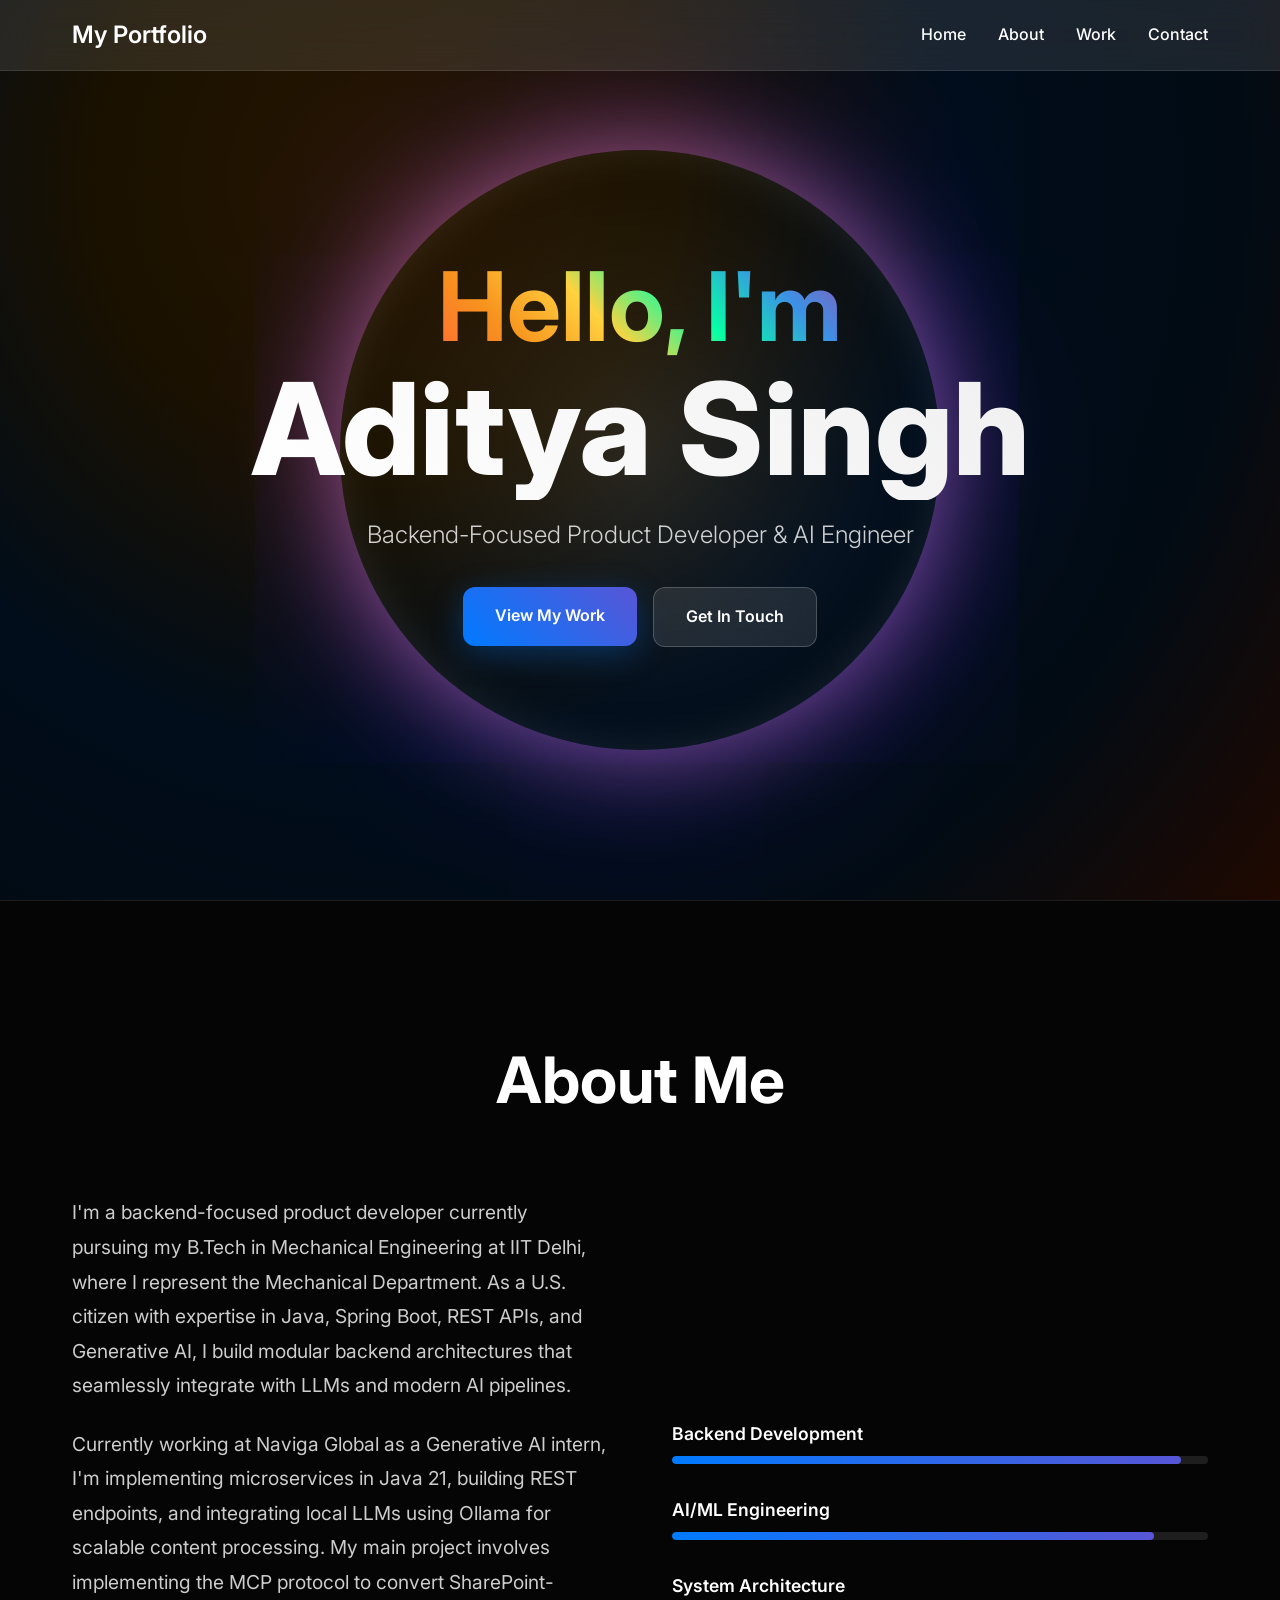
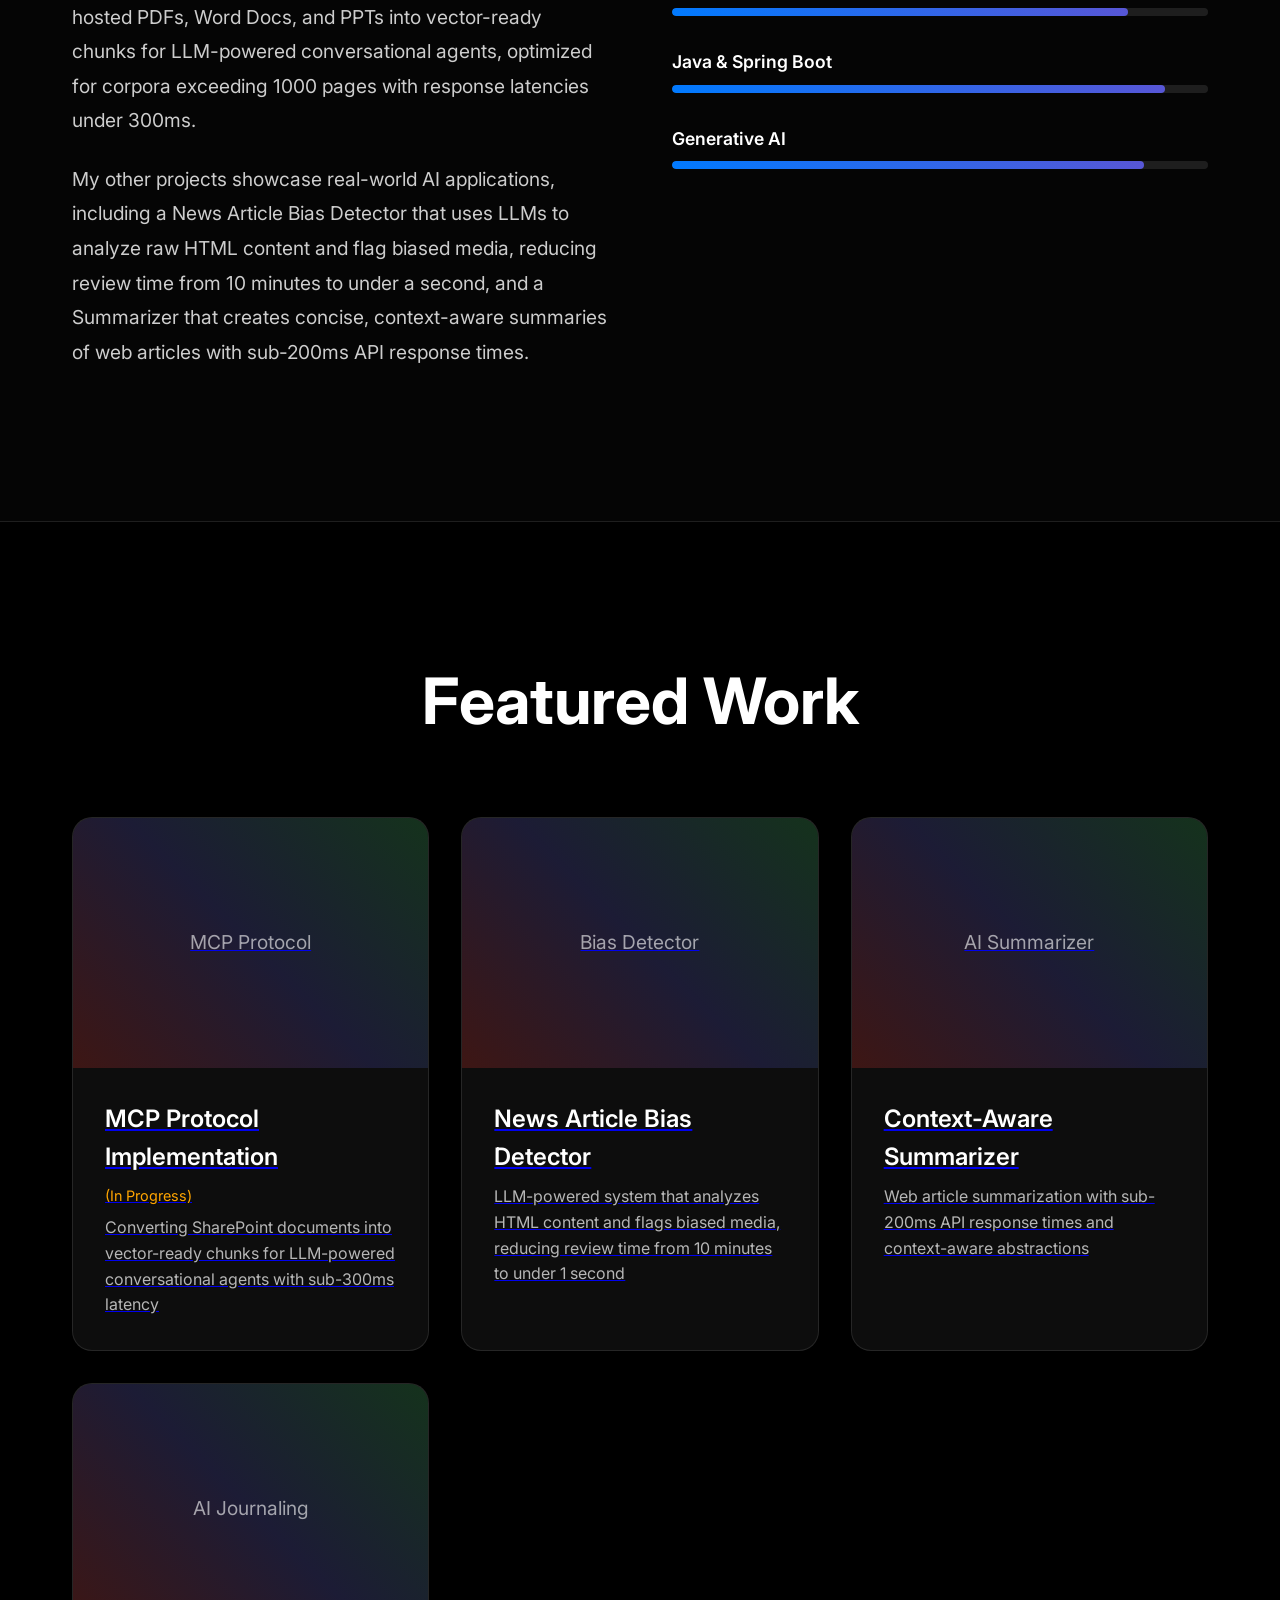
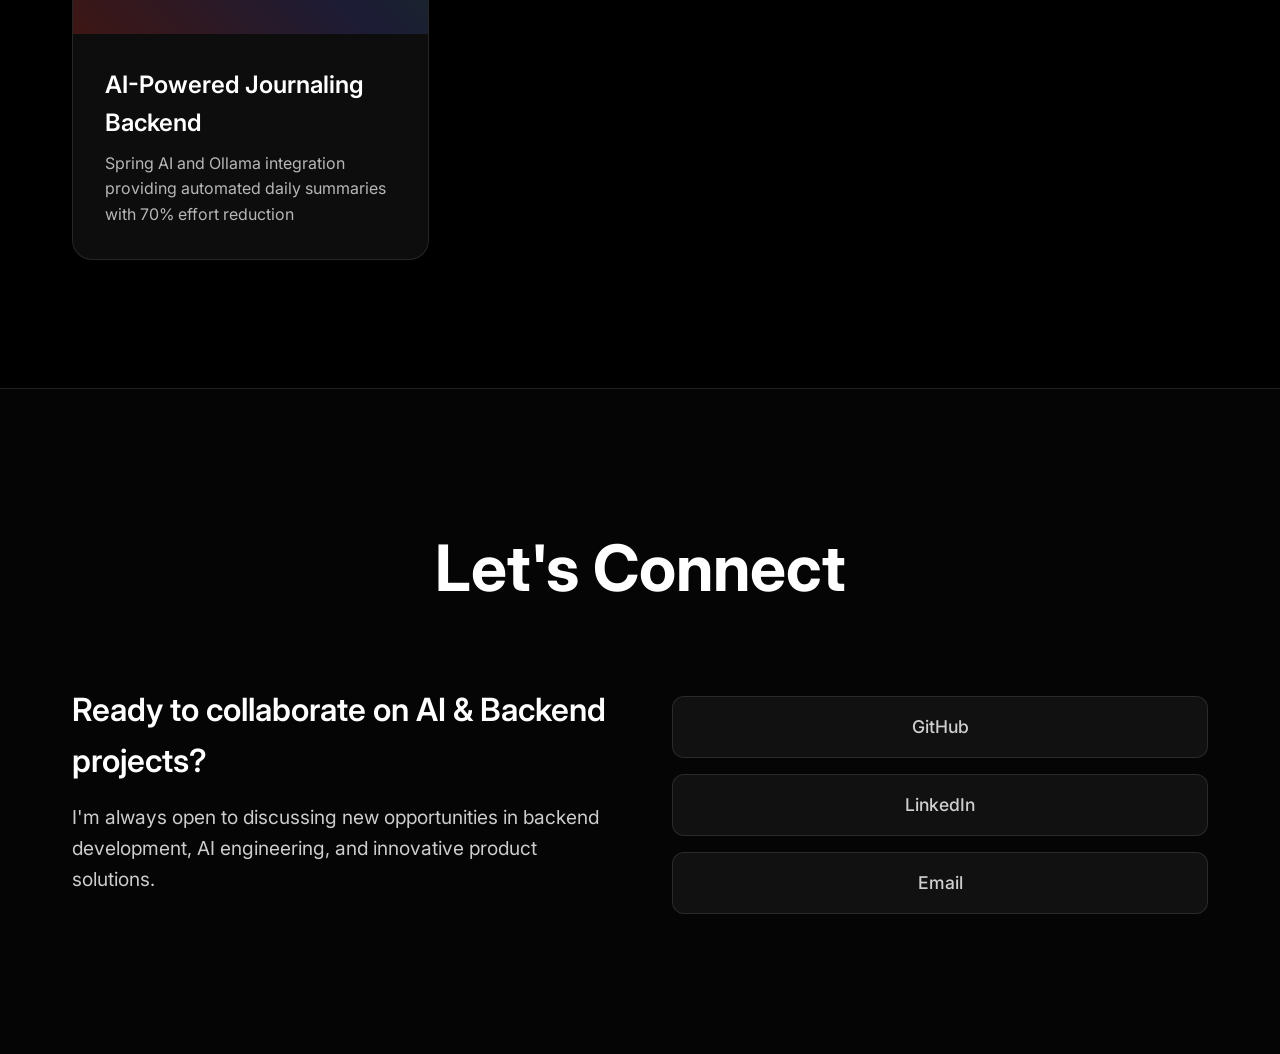
==== index.html @ ee9e9826 "Initial portfolio commit" ====
<!DOCTYPE html>
<html lang="en">
  <head>
    <meta charset="UTF-8" />
    <meta name="viewport" content="width=device-width, initial-scale=1.0" />
    <title>Portfolio | Your Name</title>
    <link rel="stylesheet" href="styles.css" />
    <link rel="preconnect" href="https://fonts.googleapis.com" />
    <link rel="preconnect" href="https://fonts.gstatic.com" crossorigin />
    <link
      href="https://fonts.googleapis.com/css2?family=Inter:wght@300;400;500;600;700&display=swap"
      rel="stylesheet"
    />
  </head>
  <body>
    <!-- Background Animation Container -->
    <div class="background-animation">
      <div class="glass-ring"></div>
      <div class="color-overlay"></div>
    </div>

    <!-- Navigation -->
    <nav class="navbar">
      <div class="nav-container">
        <div class="nav-logo">My Portfolio</div>
        <ul class="nav-menu">
          <li><a href="#home">Home</a></li>
          <li><a href="#about">About</a></li>
          <li><a href="#work">Work</a></li>
          <li><a href="#contact">Contact</a></li>
        </ul>
      </div>
    </nav>

    <!-- Hero Section -->
    <section id="home" class="hero">
      <div class="hero-content">
        <h1 class="hero-title">
          <span class="gradient-text">Hello, I'm</span>
          <br />
          <span class="hero-name">Aditya Singh</span>
        </h1>
        <p class="hero-subtitle">
          Backend-Focused Product Developer & AI Engineer
        </p>
        <div class="hero-cta">
          <a href="https://github.com/Adi-contributes" class="btn-primary"
            >View My Work</a
          >
          <a href="mailto:adi.singh.2205@gmail.com" class="btn-secondary"
            >Get In Touch</a
          >
        </div>
      </div>
    </section>

    <!-- About Section -->
    <section id="about" class="about">
      <div class="container">
        <h2 class="section-title">About Me</h2>
        <div class="about-content">
          <div class="about-text">
            <p>
              I'm a backend-focused product developer currently pursuing my
              B.Tech in Mechanical Engineering at IIT Delhi, where I represent
              the Mechanical Department. As a U.S. citizen with expertise in
              Java, Spring Boot, REST APIs, and Generative AI, I build modular
              backend architectures that seamlessly integrate with LLMs and
              modern AI pipelines.
            </p>

            <p>
              Currently working at Naviga Global as a Generative AI intern, I'm
              implementing microservices in Java 21, building REST endpoints,
              and integrating local LLMs using Ollama for scalable content
              processing. My main project involves implementing the MCP protocol
              to convert SharePoint-hosted PDFs, Word Docs, and PPTs into
              vector-ready chunks for LLM-powered conversational agents,
              optimized for corpora exceeding 1000 pages with response latencies
              under 300ms.
            </p>

            <p>
              My other projects showcase real-world AI applications, including a
              News Article Bias Detector that uses LLMs to analyze raw HTML
              content and flag biased media, reducing review time from 10
              minutes to under a second, and a Summarizer that creates concise,
              context-aware summaries of web articles with sub-200ms API
              response times.
            </p>
          </div>
          <div class="skills">
            <div class="skill-item">
              <span class="skill-name">Backend Development</span>
              <div class="skill-bar">
                <div class="skill-progress" style="width: 95%"></div>
              </div>
            </div>
            <div class="skill-item">
              <span class="skill-name">AI/ML Engineering</span>
              <div class="skill-bar">
                <div class="skill-progress" style="width: 90%"></div>
              </div>
            </div>
            <div class="skill-item">
              <span class="skill-name">System Architecture</span>
              <div class="skill-bar">
                <div class="skill-progress" style="width: 85%"></div>
              </div>
            </div>
            <div class="skill-item">
              <span class="skill-name">Java & Spring Boot</span>
              <div class="skill-bar">
                <div class="skill-progress" style="width: 92%"></div>
              </div>
            </div>
            <div class="skill-item">
              <span class="skill-name">Generative AI</span>
              <div class="skill-bar">
                <div class="skill-progress" style="width: 88%"></div>
              </div>
            </div>
          </div>
        </div>
      </div>
    </section>

    <!-- Work Section -->
    <section id="work" class="work">
      <div class="container">
        <h2 class="section-title">Featured Work</h2>
        <div class="work-grid">
          <a
            href="https://github.com/Adi-contributes/SEO-extraction-ollama"
            class="work-item"
            target="_blank"
            rel="noopener"
          >
            <div class="work-image">
              <div class="placeholder-image">MCP Protocol</div>
            </div>
            <div class="work-info">
              <h3>MCP Protocol Implementation</h3>
              <p style="color: #ffa500; font-size: 0.9em; margin-bottom: 8px">
                (In Progress)
              </p>
              <p>
                Converting SharePoint documents into vector-ready chunks for
                LLM-powered conversational agents with sub-300ms latency
              </p>
            </div>
          </a>
          <a
            href="https://github.com/Adi-contributes/SEO-extraction-ollama"
            class="work-item"
            target="_blank"
            rel="noopener"
          >
            <div class="work-image">
              <div class="placeholder-image">Bias Detector</div>
            </div>
            <div class="work-info">
              <h3>News Article Bias Detector</h3>
              <p>
                LLM-powered system that analyzes HTML content and flags biased
                media, reducing review time from 10 minutes to under 1 second
              </p>
            </div>
          </a>
          <a
            href="https://github.com/Adi-contributes/News-Summariser"
            class="work-item"
            target="_blank"
            rel="noopener"
          >
            <div class="work-image">
              <div class="placeholder-image">AI Summarizer</div>
            </div>
            <div class="work-info">
              <h3>Context-Aware Summarizer</h3>
              <p>
                Web article summarization with sub-200ms API response times and
                context-aware abstractions
              </p>
            </div>
          </a>
          <div class="work-item">
            <div class="work-image">
              <div class="placeholder-image">AI Journaling</div>
            </div>
            <div class="work-info">
              <h3>AI-Powered Journaling Backend</h3>
              <p>
                Spring AI and Ollama integration providing automated daily
                summaries with 70% effort reduction
              </p>
            </div>
          </div>
        </div>
      </div>
    </section>

    <!-- Contact Section -->
    <section id="contact" class="contact">
      <div class="container">
        <h2 class="section-title">Let's Connect</h2>
        <div class="contact-content">
          <div class="contact-info">
            <h3>Ready to collaborate on AI & Backend projects?</h3>
            <p>
              I'm always open to discussing new opportunities in backend
              development, AI engineering, and innovative product solutions.
            </p>
            <div class="contact-links">
              <!-- Removed email and LinkedIn links -->
            </div>
          </div>
          <div class="social-links">
            <a href="https://github.com/Adi-contributes" class="social-link"
              >GitHub</a
            >
            <a
              href="https://linkedin.com/in/aditya-singh-a6405328b"
              class="social-link"
              >LinkedIn</a
            >
            <a href="mailto:adi.singh.2205@gmail.com" class="social-link"
              >Email</a
            >
          </div>
        </div>
      </div>
    </section>

    <script src="script.js"></script>
  </body>
</html>
---- styles.css ----
/* Reset and Base Styles */
* {
  margin: 0;
  padding: 0;
  box-sizing: border-box;
}

body {
  font-family: "Inter", -apple-system, BlinkMacSystemFont, "Segoe UI", Roboto,
    sans-serif;
  line-height: 1.6;
  color: #1d1d1f;
  background: #000;
  overflow-x: hidden;
}

/* Background Animation */
.background-animation {
  position: fixed;
  top: 0;
  left: 0;
  width: 100%;
  height: 100%;
  z-index: -1;
  overflow: hidden;
}

.glass-ring {
  position: absolute;
  top: 50%;
  left: 50%;
  transform: translate(-50%, -50%);
  width: 600px;
  height: 600px;
  border-radius: 50%;
  background: radial-gradient(
    circle,
    rgba(255, 255, 255, 0.1) 0%,
    rgba(255, 255, 255, 0.05) 30%,
    transparent 70%
  );
  box-shadow: 0 0 100px rgba(238, 130, 238, 0.6),
    0 0 200px rgba(75, 0, 130, 0.4), 0 0 300px rgba(0, 0, 255, 0.2),
    inset 0 0 50px rgba(255, 255, 255, 0.1);
  animation: pulse 4s ease-in-out infinite;
}

@keyframes pulse {
  0%,
  100% {
    opacity: 0.8;
    box-shadow: 0 0 100px rgba(238, 130, 238, 0.6),
      0 0 200px rgba(75, 0, 130, 0.4), 0 0 300px rgba(0, 0, 255, 0.2),
      inset 0 0 50px rgba(255, 255, 255, 0.1);
  }
  16.67% {
    opacity: 1;
    box-shadow: 0 0 150px rgba(75, 0, 130, 0.8), 0 0 250px rgba(0, 0, 255, 0.6),
      0 0 350px rgba(0, 255, 255, 0.4), inset 0 0 70px rgba(255, 255, 255, 0.2);
  }
  33.33% {
    opacity: 1;
    box-shadow: 0 0 150px rgba(0, 0, 255, 0.8), 0 0 250px rgba(0, 255, 255, 0.6),
      0 0 350px rgba(0, 255, 0, 0.4), inset 0 0 70px rgba(255, 255, 255, 0.2);
  }
  50% {
    opacity: 1;
    box-shadow: 0 0 150px rgba(0, 255, 255, 0.8), 0 0 250px rgba(0, 255, 0, 0.6),
      0 0 350px rgba(255, 255, 0, 0.4), inset 0 0 70px rgba(255, 255, 255, 0.2);
  }
  66.67% {
    opacity: 1;
    box-shadow: 0 0 150px rgba(0, 255, 0, 0.8), 0 0 250px rgba(255, 255, 0, 0.6),
      0 0 350px rgba(255, 165, 0, 0.4), inset 0 0 70px rgba(255, 255, 255, 0.2);
  }
  83.33% {
    opacity: 1;
    box-shadow: 0 0 150px rgba(255, 255, 0, 0.8),
      0 0 250px rgba(255, 165, 0, 0.6), 0 0 350px rgba(255, 0, 0, 0.4),
      inset 0 0 70px rgba(255, 255, 255, 0.2);
  }
}

.color-overlay {
  position: absolute;
  top: 0;
  left: 0;
  width: 100%;
  height: 100%;
  background: radial-gradient(
    circle at 30% 20%,
    rgba(255, 140, 0, 0.15) 0%,
    rgba(255, 165, 0, 0.1) 25%,
    rgba(0, 122, 255, 0.1) 50%,
    rgba(30, 144, 255, 0.08) 75%,
    rgba(255, 69, 0, 0.12) 100%
  );
  animation: pulse 8s ease-in-out infinite;
}

@keyframes rotate {
  0% {
    transform: translate(-50%, -50%) rotateX(0deg) rotateY(0deg) rotateZ(0deg);
  }
  25% {
    transform: translate(-50%, -50%) rotateX(90deg) rotateY(45deg)
      rotateZ(90deg);
  }
  50% {
    transform: translate(-50%, -50%) rotateX(180deg) rotateY(90deg)
      rotateZ(180deg);
  }
  75% {
    transform: translate(-50%, -50%) rotateX(270deg) rotateY(135deg)
      rotateZ(270deg);
  }
  100% {
    transform: translate(-50%, -50%) rotateX(360deg) rotateY(180deg)
      rotateZ(360deg);
  }
}

@keyframes spectrum-pulse {
  0%,
  100% {
    box-shadow: 0 0 100px rgba(255, 59, 48, 0.4),
      0 0 200px rgba(88, 86, 214, 0.3), 0 0 300px rgba(52, 199, 89, 0.2),
      inset 0 0 50px rgba(255, 255, 255, 0.1);
  }
  50% {
    box-shadow: 0 0 150px rgba(255, 59, 48, 0.6),
      0 0 250px rgba(88, 86, 214, 0.5), 0 0 350px rgba(52, 199, 89, 0.4),
      inset 0 0 70px rgba(255, 255, 255, 0.2);
  }
}

/* Navigation */
.navbar {
  position: fixed;
  top: 0;
  left: 0;
  width: 100%;
  z-index: 1000;
  background: rgba(255, 255, 255, 0.1);
  backdrop-filter: blur(20px);
  border-bottom: 1px solid rgba(255, 255, 255, 0.1);
}

.nav-container {
  max-width: 1200px;
  margin: 0 auto;
  padding: 1rem 2rem;
  display: flex;
  justify-content: space-between;
  align-items: center;
}

.nav-logo {
  font-size: 1.5rem;
  font-weight: 600;
  color: #fff;
}

.nav-menu {
  display: flex;
  list-style: none;
  gap: 2rem;
}

.nav-menu a {
  color: #fff;
  text-decoration: none;
  font-weight: 500;
  transition: color 0.3s ease;
}

.nav-menu a:hover {
  color: #007aff;
}

/* Container */
.container {
  max-width: 1200px;
  margin: 0 auto;
  padding: 0 2rem;
}

/* Hero Section */
.hero {
  min-height: 100vh;
  display: flex;
  align-items: center;
  justify-content: center;
  text-align: center;
  padding: 2rem;
}

.hero-content {
  max-width: 800px;
}

.hero-title {
  font-size: clamp(3rem, 8vw, 6rem);
  font-weight: 700;
  line-height: 1.1;
  margin-bottom: 1rem;
  color: #fff;
}

.gradient-text {
  background: linear-gradient(
    45deg,
    #ff6b35,
    #f7931e,
    #ffd23f,
    #06ffa5,
    #3c91e6,
    #9a4eae
  );
  -webkit-background-clip: text;
  -webkit-text-fill-color: transparent;
  background-clip: text;
}

.hero-name {
  display: block;
  font-size: clamp(4rem, 10vw, 8rem);
  font-weight: 800;
  background: linear-gradient(45deg, #fff, #f0f0f0);
  -webkit-background-clip: text;
  -webkit-text-fill-color: transparent;
  background-clip: text;
}

.hero-subtitle {
  font-size: 1.5rem;
  color: rgba(255, 255, 255, 0.8);
  margin-bottom: 2rem;
  font-weight: 300;
}

.hero-cta {
  display: flex;
  gap: 1rem;
  justify-content: center;
  flex-wrap: wrap;
}

/* Buttons */
.btn-primary,
.btn-secondary {
  padding: 1rem 2rem;
  border: none;
  border-radius: 12px;
  font-size: 1rem;
  font-weight: 600;
  cursor: pointer;
  transition: all 0.3s ease;
  text-decoration: none;
  display: inline-block;
}

.btn-primary {
  background: linear-gradient(45deg, #007aff, #5856d6);
  color: #fff;
  box-shadow: 0 8px 32px rgba(0, 122, 255, 0.3);
}

.btn-primary:hover {
  transform: translateY(-2px);
  box-shadow: 0 12px 40px rgba(0, 122, 255, 0.4);
}

.btn-secondary {
  background: rgba(255, 255, 255, 0.1);
  color: #fff;
  border: 1px solid rgba(255, 255, 255, 0.2);
  backdrop-filter: blur(10px);
}

.btn-secondary:hover {
  background: rgba(255, 255, 255, 0.2);
  transform: translateY(-2px);
}

/* Sections */
section {
  padding: 8rem 0;
  position: relative;
}

.section-title {
  font-size: clamp(2.5rem, 5vw, 4rem);
  font-weight: 700;
  text-align: center;
  margin-bottom: 4rem;
  color: #fff;
}

/* About Section */
.about {
  background: rgba(255, 255, 255, 0.02);
  backdrop-filter: blur(20px);
  border-top: 1px solid rgba(255, 255, 255, 0.1);
  border-bottom: 1px solid rgba(255, 255, 255, 0.1);
}

.about-content {
  display: grid;
  grid-template-columns: 1fr 1fr;
  gap: 4rem;
  align-items: center;
}

.about-text p {
  font-size: 1.2rem;
  color: rgba(255, 255, 255, 0.8);
  margin-bottom: 1.5rem;
  line-height: 1.8;
}

.skills {
  display: flex;
  flex-direction: column;
  gap: 2rem;
}

.skill-item {
  display: flex;
  flex-direction: column;
  gap: 0.5rem;
}

.skill-name {
  color: #fff;
  font-weight: 600;
  font-size: 1.1rem;
}

.skill-bar {
  height: 8px;
  background: rgba(255, 255, 255, 0.1);
  border-radius: 4px;
  overflow: hidden;
}

.skill-progress {
  height: 100%;
  background: linear-gradient(45deg, #007aff, #5856d6);
  border-radius: 4px;
  transition: width 1s ease;
}

/* Work Section */
.work-grid {
  display: grid;
  grid-template-columns: repeat(auto-fit, minmax(350px, 1fr));
  gap: 2rem;
}

.work-item {
  background: rgba(255, 255, 255, 0.05);
  border-radius: 20px;
  overflow: hidden;
  backdrop-filter: blur(20px);
  border: 1px solid rgba(255, 255, 255, 0.1);
  transition: all 0.3s ease;
}

.work-item:hover {
  transform: translateY(-10px);
  box-shadow: 0 20px 60px rgba(0, 0, 0, 0.3);
}

.work-image {
  height: 250px;
  overflow: hidden;
}

.placeholder-image {
  width: 100%;
  height: 100%;
  background: linear-gradient(
    45deg,
    rgba(255, 59, 48, 0.2),
    rgba(88, 86, 214, 0.2),
    rgba(52, 199, 89, 0.2)
  );
  display: flex;
  align-items: center;
  justify-content: center;
  color: rgba(255, 255, 255, 0.6);
  font-size: 1.2rem;
}

.work-info {
  padding: 2rem;
}

.work-info h3 {
  color: #fff;
  font-size: 1.5rem;
  font-weight: 600;
  margin-bottom: 0.5rem;
}

.work-info p {
  color: rgba(255, 255, 255, 0.7);
  font-size: 1rem;
}

/* Contact Section */
.contact {
  background: rgba(255, 255, 255, 0.02);
  backdrop-filter: blur(20px);
  border-top: 1px solid rgba(255, 255, 255, 0.1);
}

.contact-content {
  display: grid;
  grid-template-columns: 1fr 1fr;
  gap: 4rem;
  align-items: center;
}

.contact-info h3 {
  color: #fff;
  font-size: 2rem;
  font-weight: 600;
  margin-bottom: 1rem;
}

.contact-info p {
  color: rgba(255, 255, 255, 0.8);
  font-size: 1.2rem;
  margin-bottom: 2rem;
  line-height: 1.6;
}

.contact-links {
  display: flex;
  flex-direction: column;
  gap: 1rem;
}

.contact-link {
  color: #007aff;
  text-decoration: none;
  font-size: 1.1rem;
  font-weight: 500;
  transition: color 0.3s ease;
}

.contact-link:hover {
  color: #5856d6;
}

.social-links {
  display: flex;
  flex-direction: column;
  gap: 1rem;
}

.social-link {
  color: rgba(255, 255, 255, 0.8);
  text-decoration: none;
  font-size: 1.1rem;
  font-weight: 500;
  padding: 1rem;
  background: rgba(255, 255, 255, 0.05);
  border-radius: 12px;
  border: 1px solid rgba(255, 255, 255, 0.1);
  transition: all 0.3s ease;
  text-align: center;
}

.social-link:hover {
  background: rgba(255, 255, 255, 0.1);
  color: #fff;
  transform: translateX(10px);
}

/* Responsive Design */
@media (max-width: 768px) {
  .nav-menu {
    display: none;
  }

  .hero-cta {
    flex-direction: column;
    align-items: center;
  }

  .about-content,
  .contact-content {
    grid-template-columns: 1fr;
    gap: 2rem;
  }

  .work-grid {
    grid-template-columns: 1fr;
  }

  .container {
    padding: 0 1rem;
  }

  section {
    padding: 4rem 0;
  }
}

/* Smooth Scrolling */
html {
  scroll-behavior: smooth;
}

/* Custom Scrollbar */
::-webkit-scrollbar {
  width: 8px;
}

::-webkit-scrollbar-track {
  background: rgba(255, 255, 255, 0.1);
}

::-webkit-scrollbar-thumb {
  background: rgba(255, 255, 255, 0.3);
  border-radius: 4px;
}

::-webkit-scrollbar-thumb:hover {
  background: rgba(255, 255, 255, 0.5);
}
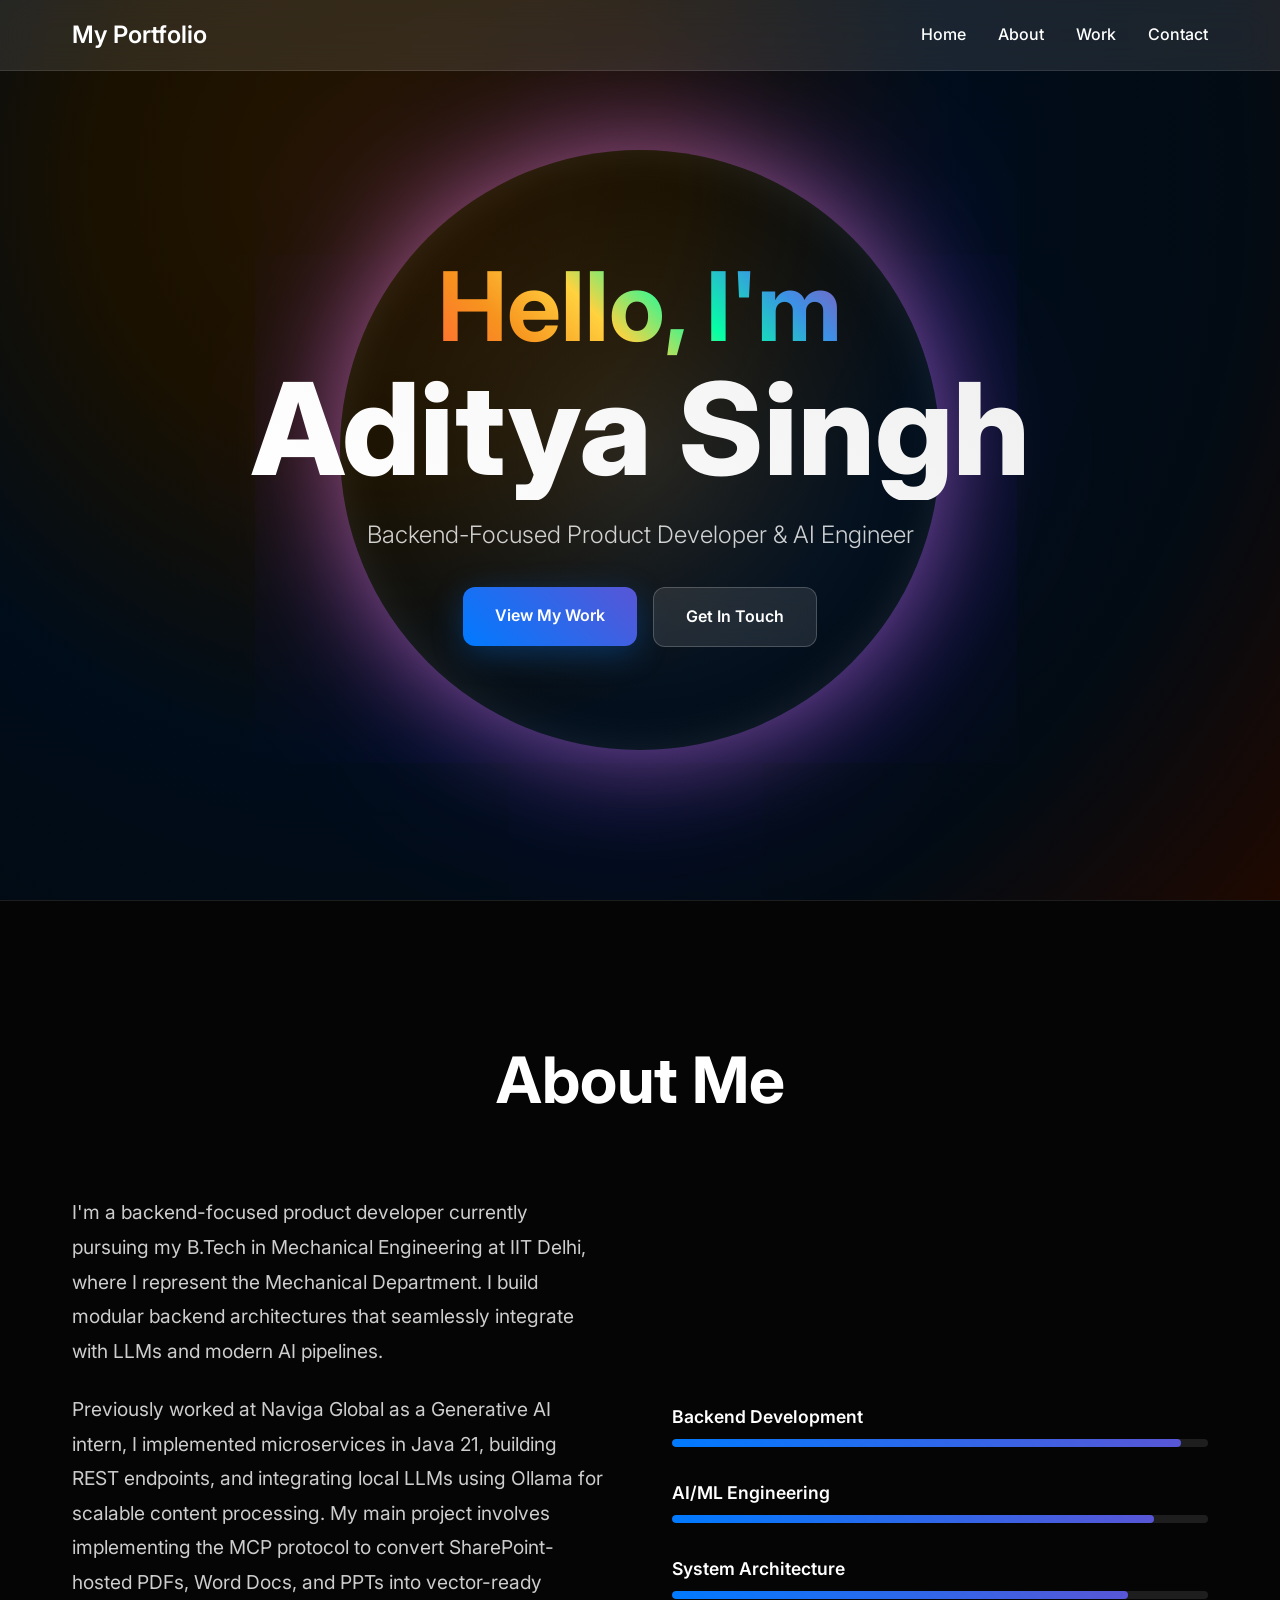
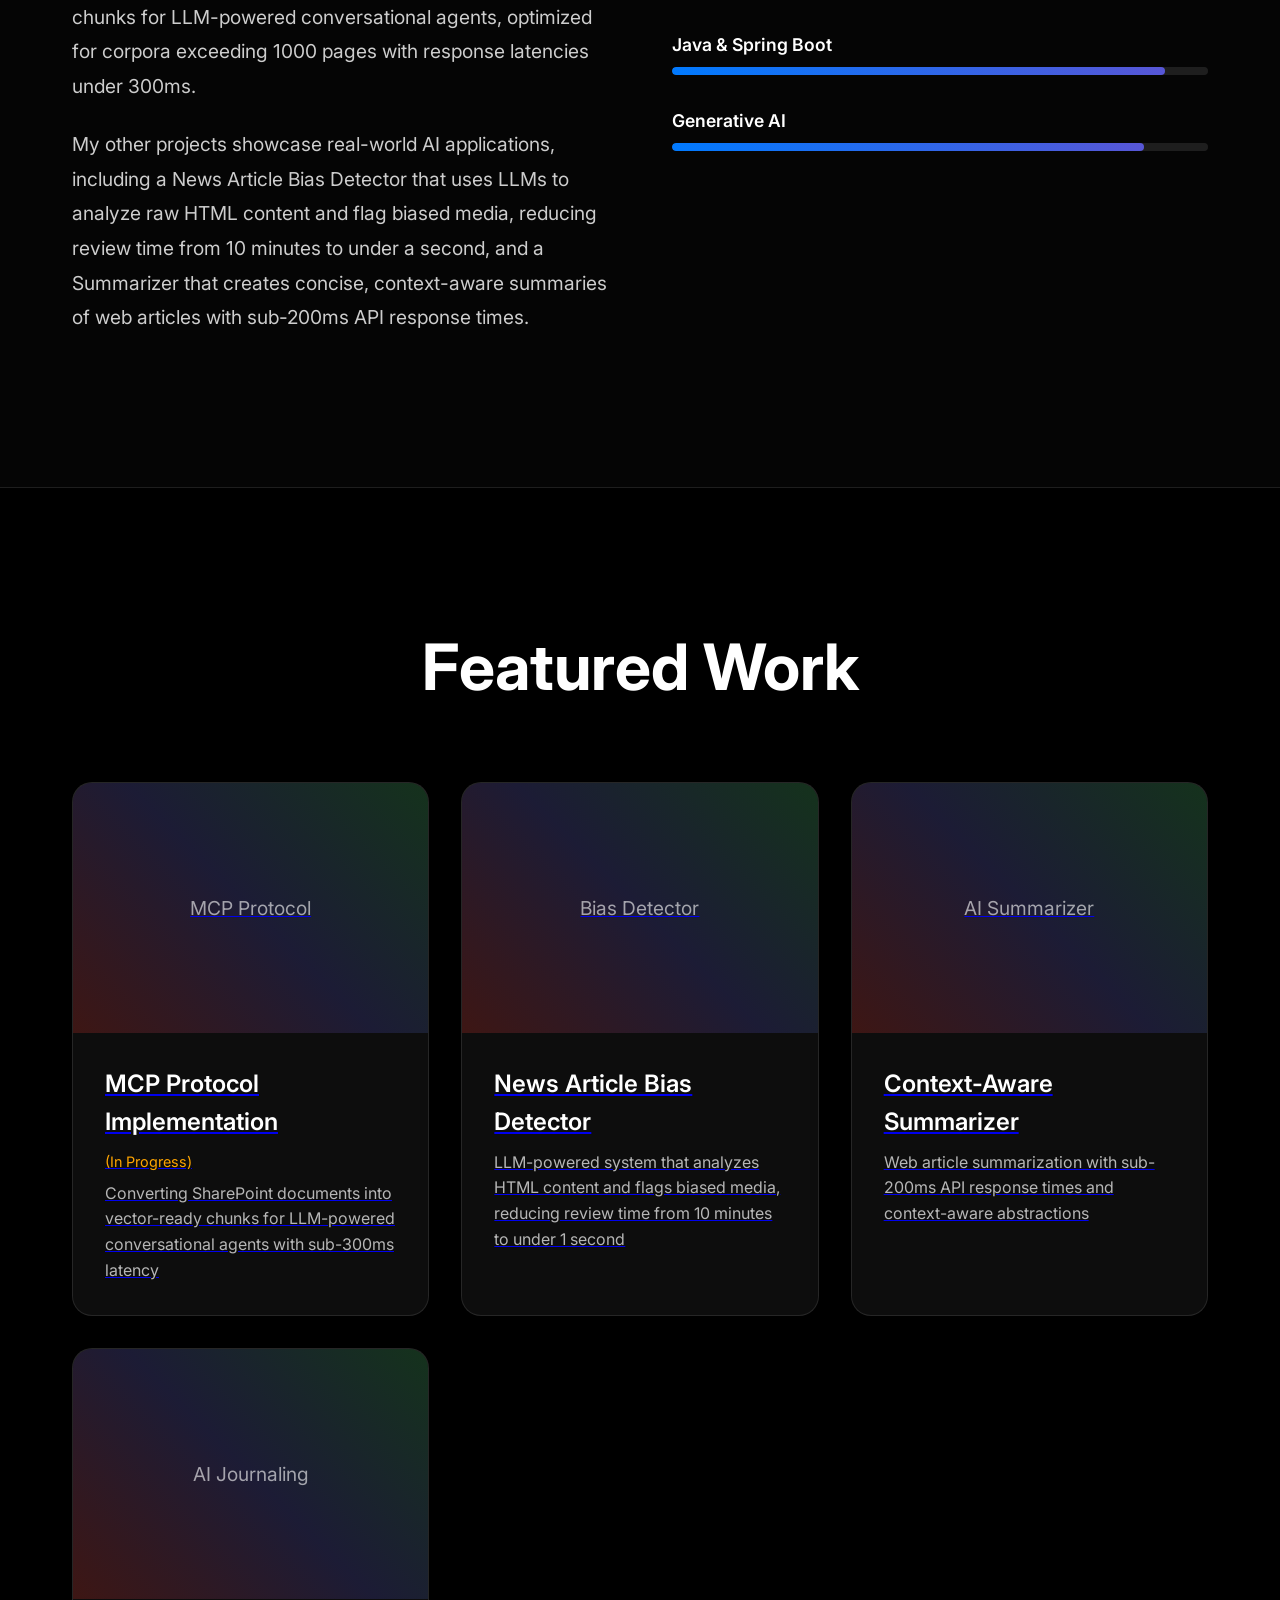
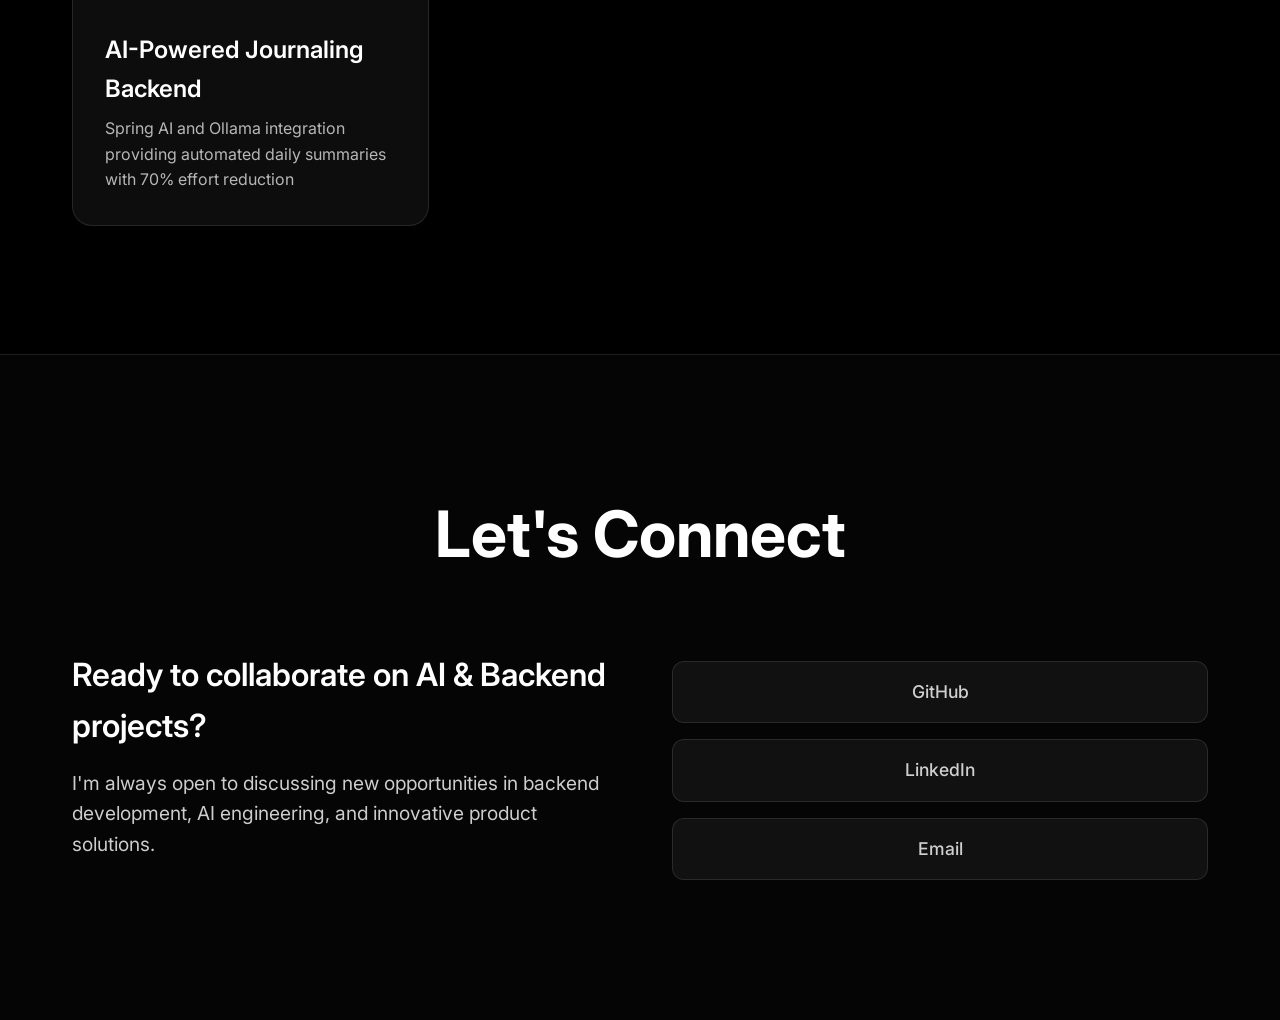
==== commit 04ddfa1b: "." ====
--- a/index.html
+++ b/index.html
@@ -63,15 +63,13 @@
             <p>
               I'm a backend-focused product developer currently pursuing my
               B.Tech in Mechanical Engineering at IIT Delhi, where I represent
-              the Mechanical Department. As a U.S. citizen with expertise in
-              Java, Spring Boot, REST APIs, and Generative AI, I build modular
-              backend architectures that seamlessly integrate with LLMs and
-              modern AI pipelines.
-            </p>
-
-            <p>
-              Currently working at Naviga Global as a Generative AI intern, I'm
-              implementing microservices in Java 21, building REST endpoints,
+              the Mechanical Department. I build modular backend architectures 
+              that seamlessly integrate with LLMs and modern AI pipelines.
+            </p>
+
+            <p>
+              Previously worked at Naviga Global as a Generative AI intern, I
+              implemented microservices in Java 21, building REST endpoints,
               and integrating local LLMs using Ollama for scalable content
               processing. My main project involves implementing the MCP protocol
               to convert SharePoint-hosted PDFs, Word Docs, and PPTs into
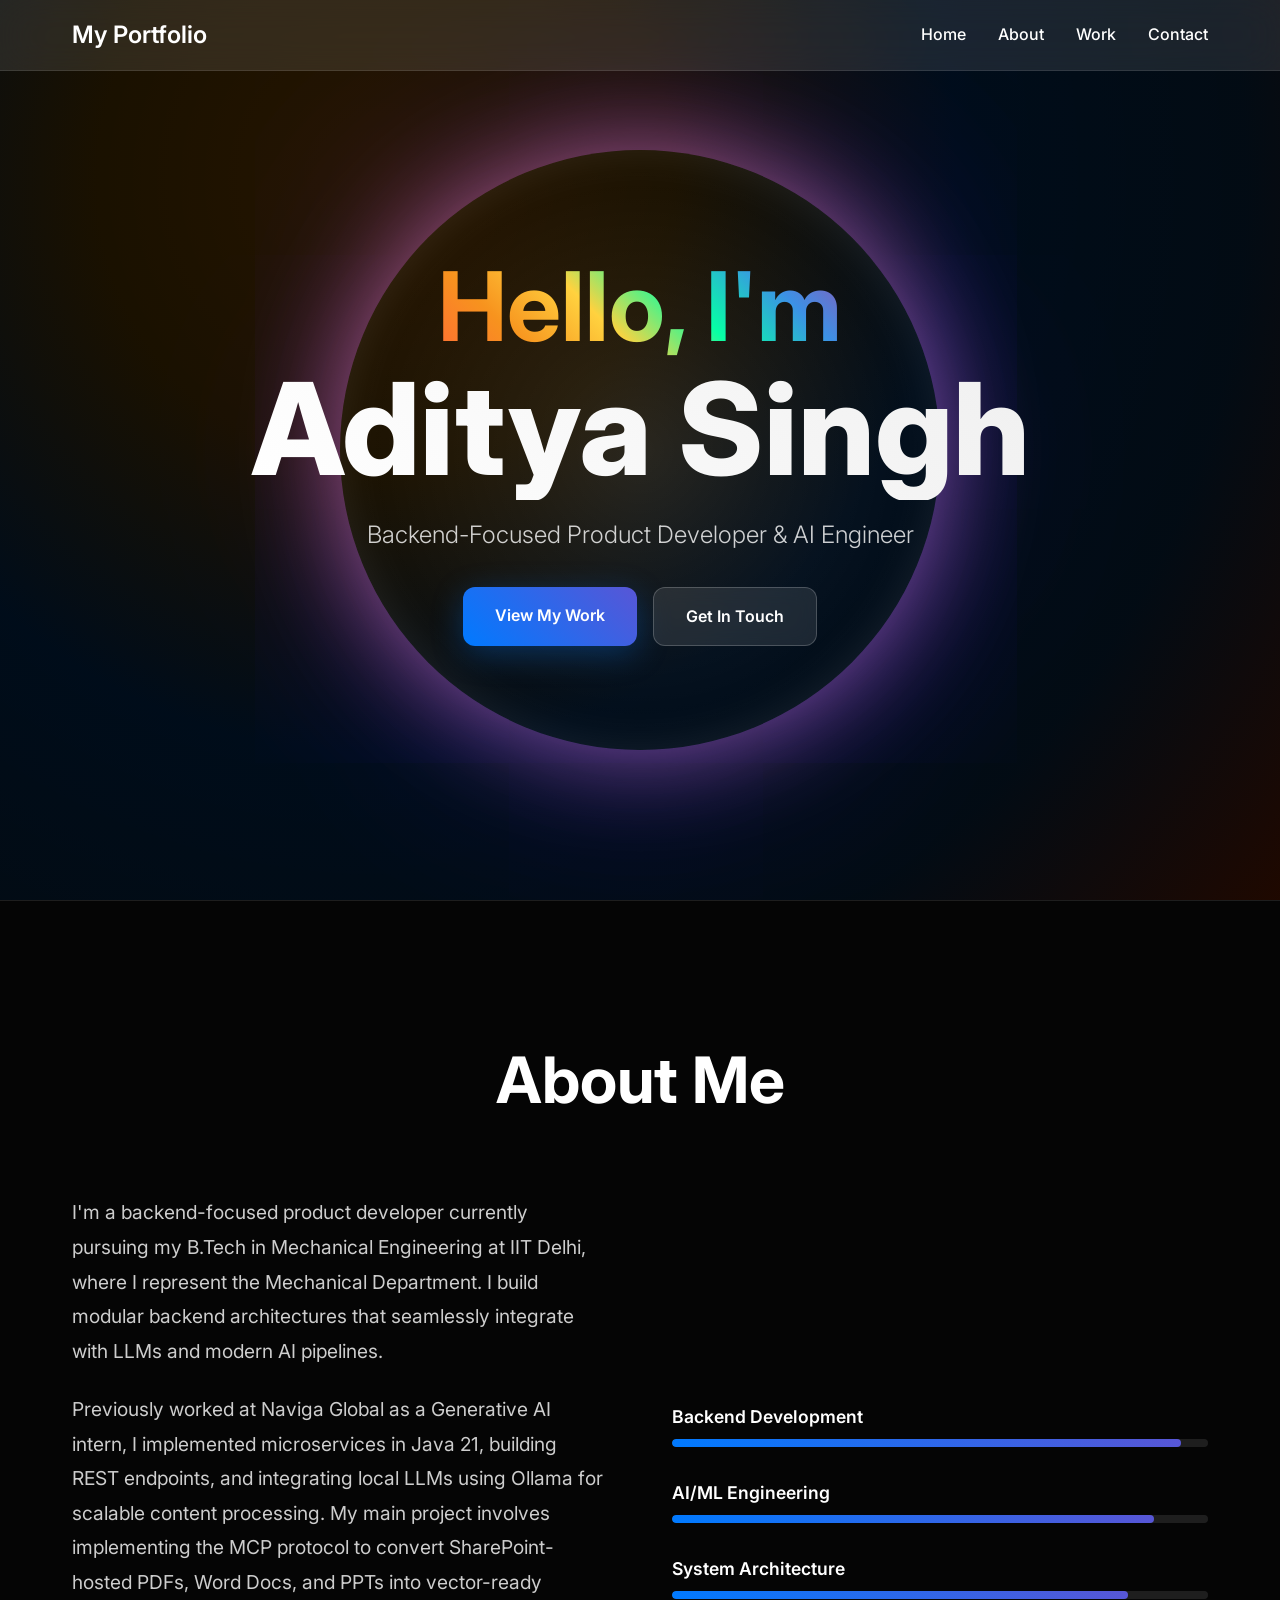
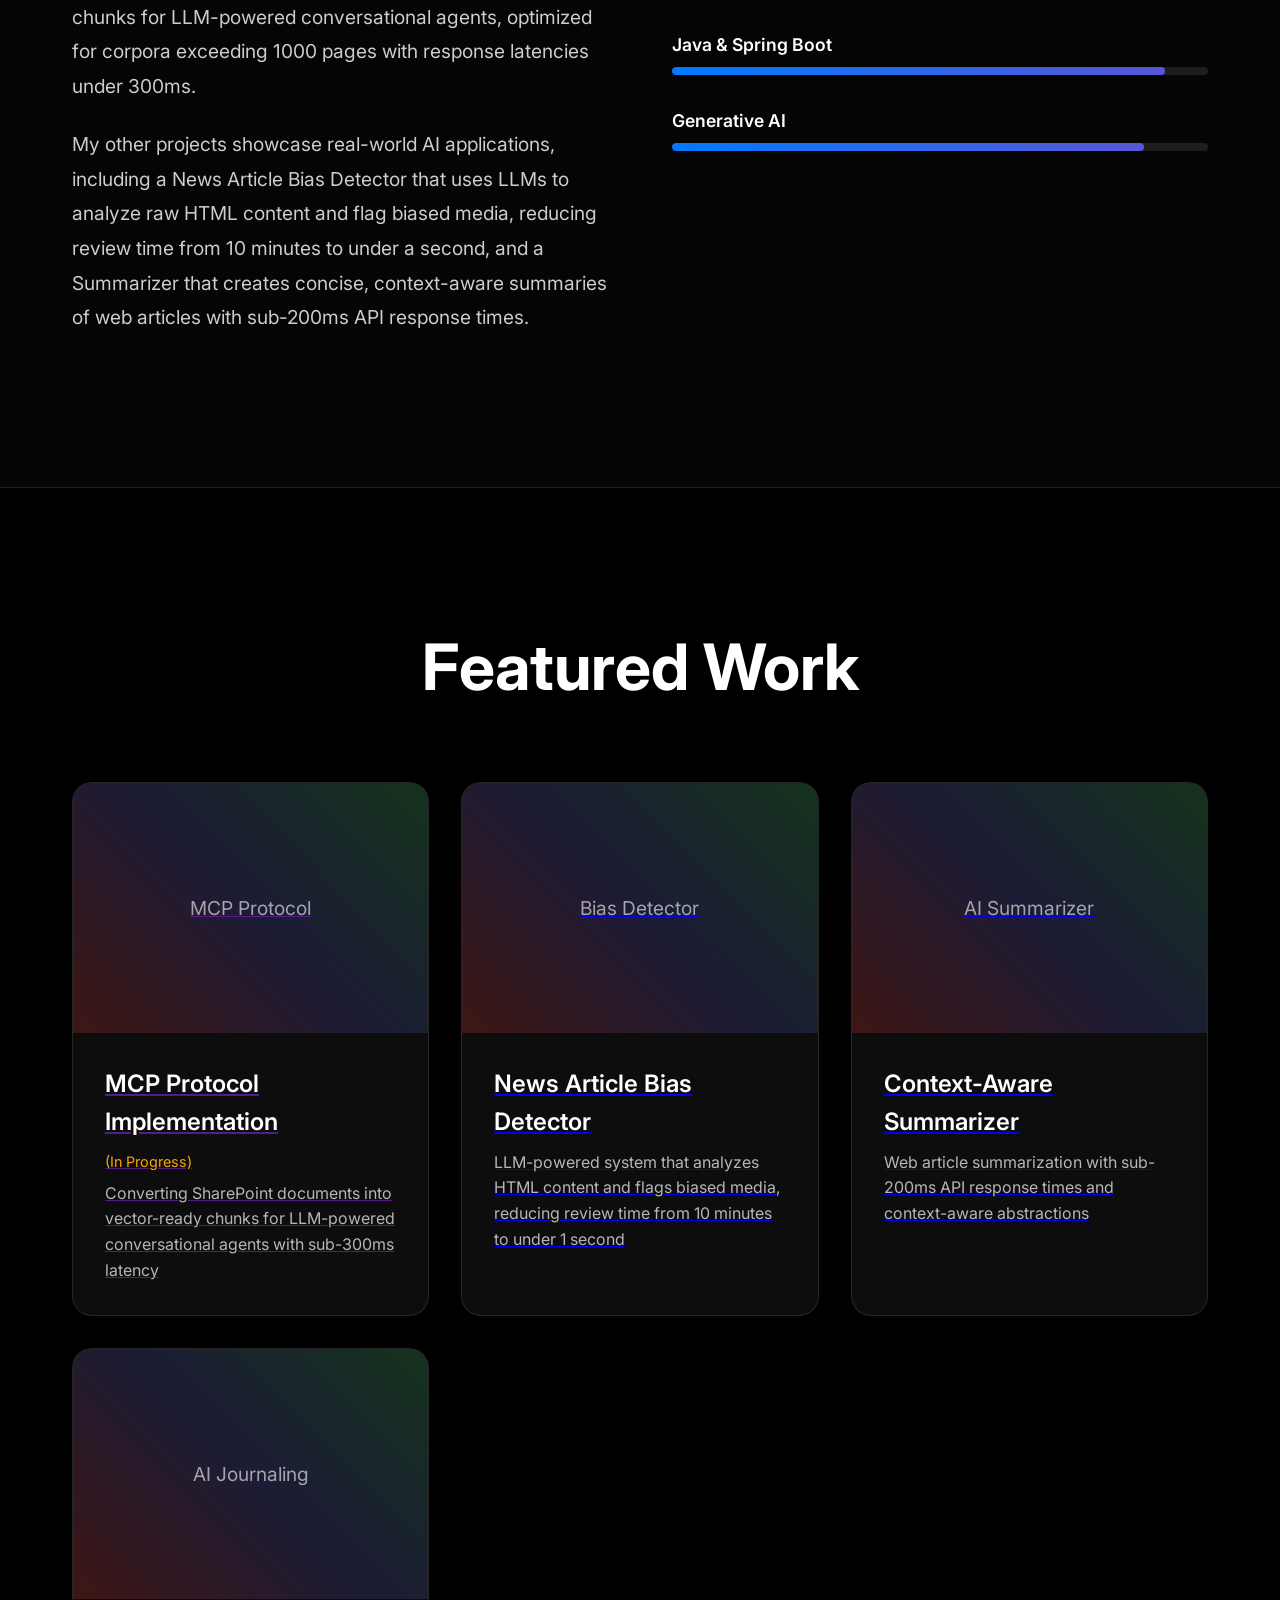
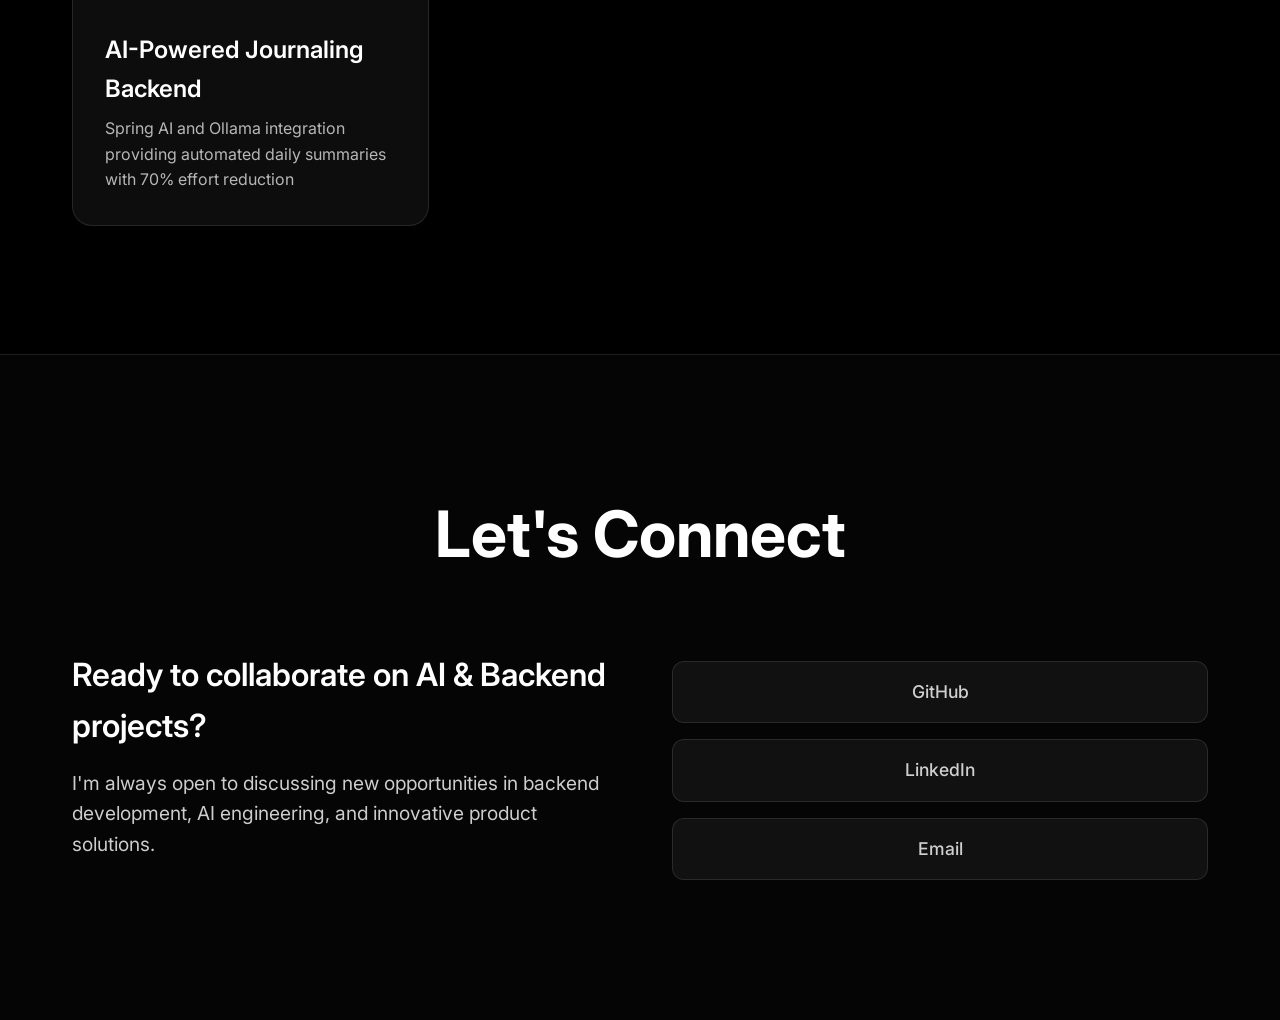
==== commit 55e28be7: "content changes" ====
--- a/index.html
+++ b/index.html
@@ -3,7 +3,7 @@
   <head>
     <meta charset="UTF-8" />
     <meta name="viewport" content="width=device-width, initial-scale=1.0" />
-    <title>Portfolio | Your Name</title>
+    <title>Aditya's Portfolio</title>
     <link rel="stylesheet" href="styles.css" />
     <link rel="preconnect" href="https://fonts.googleapis.com" />
     <link rel="preconnect" href="https://fonts.gstatic.com" crossorigin />
@@ -129,7 +129,7 @@
         <h2 class="section-title">Featured Work</h2>
         <div class="work-grid">
           <a
-            href="https://github.com/Adi-contributes/SEO-extraction-ollama"
+            href=""
             class="work-item"
             target="_blank"
             rel="noopener"
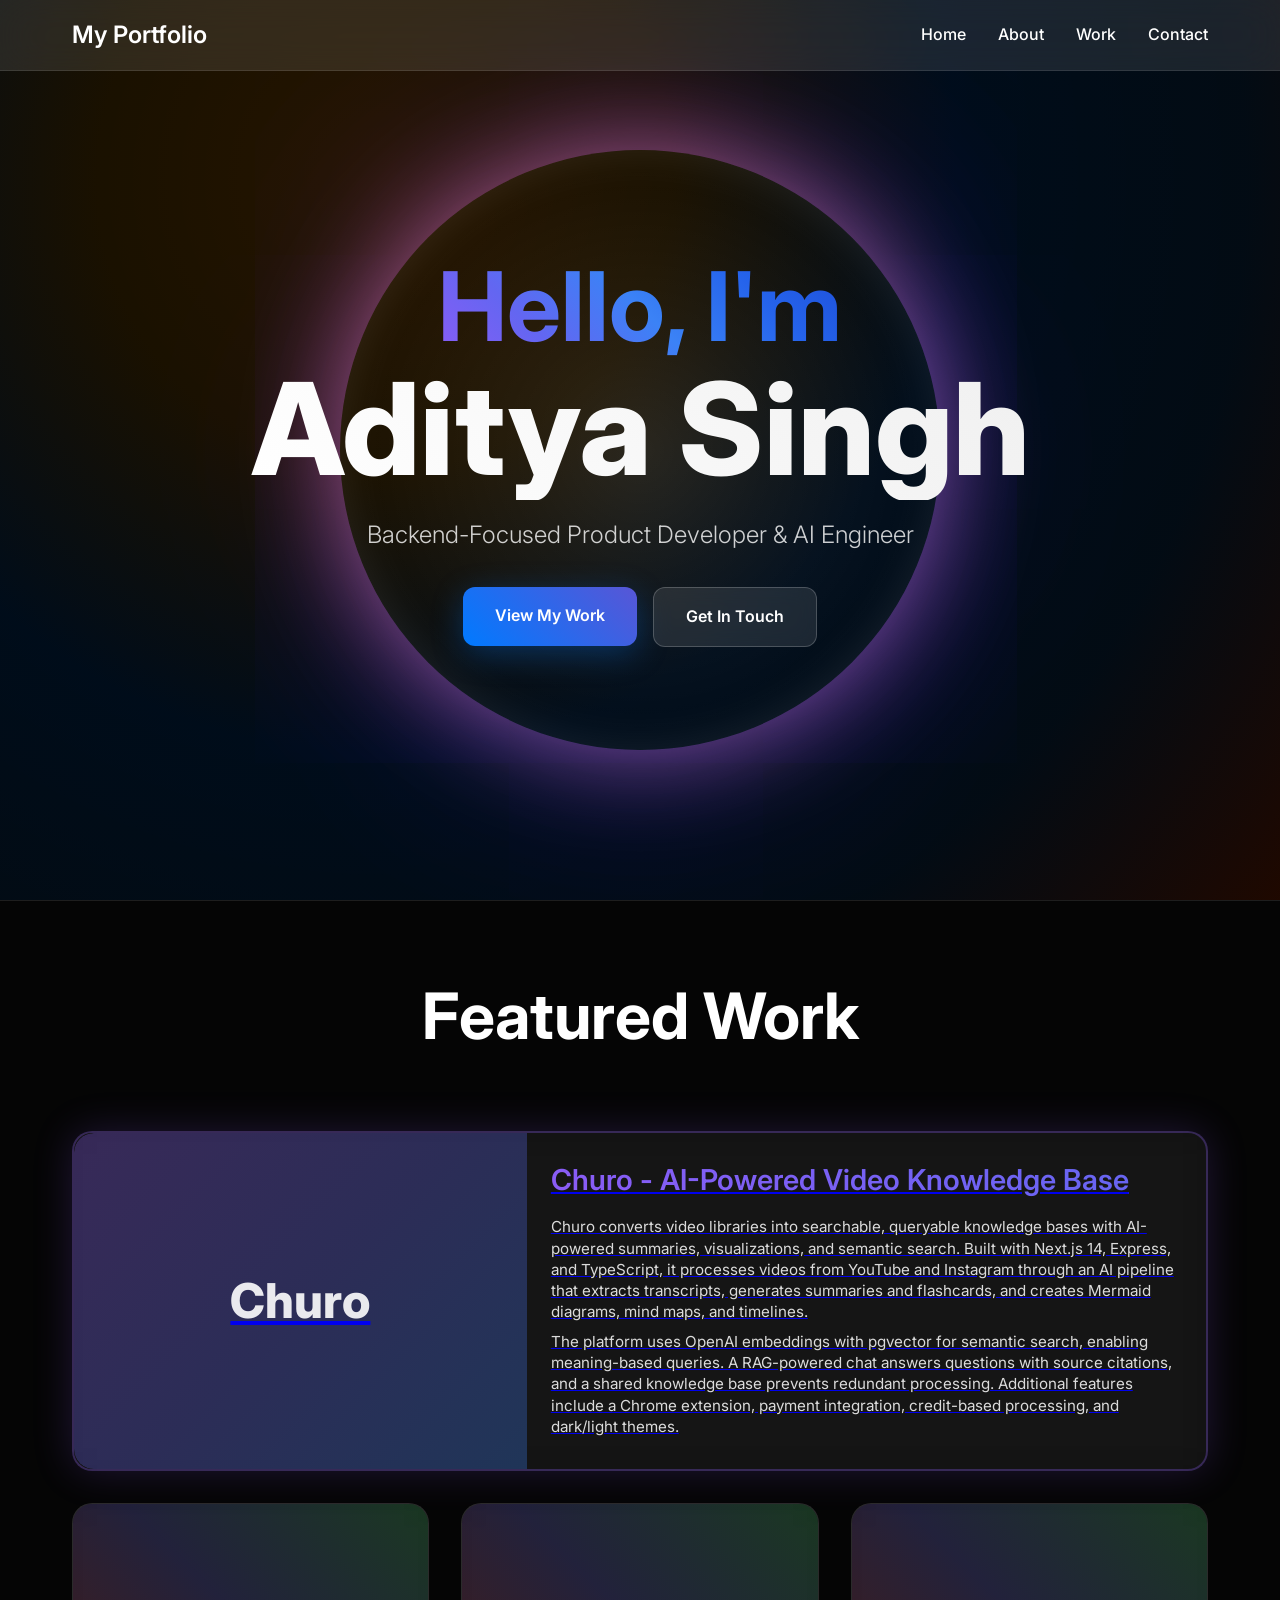
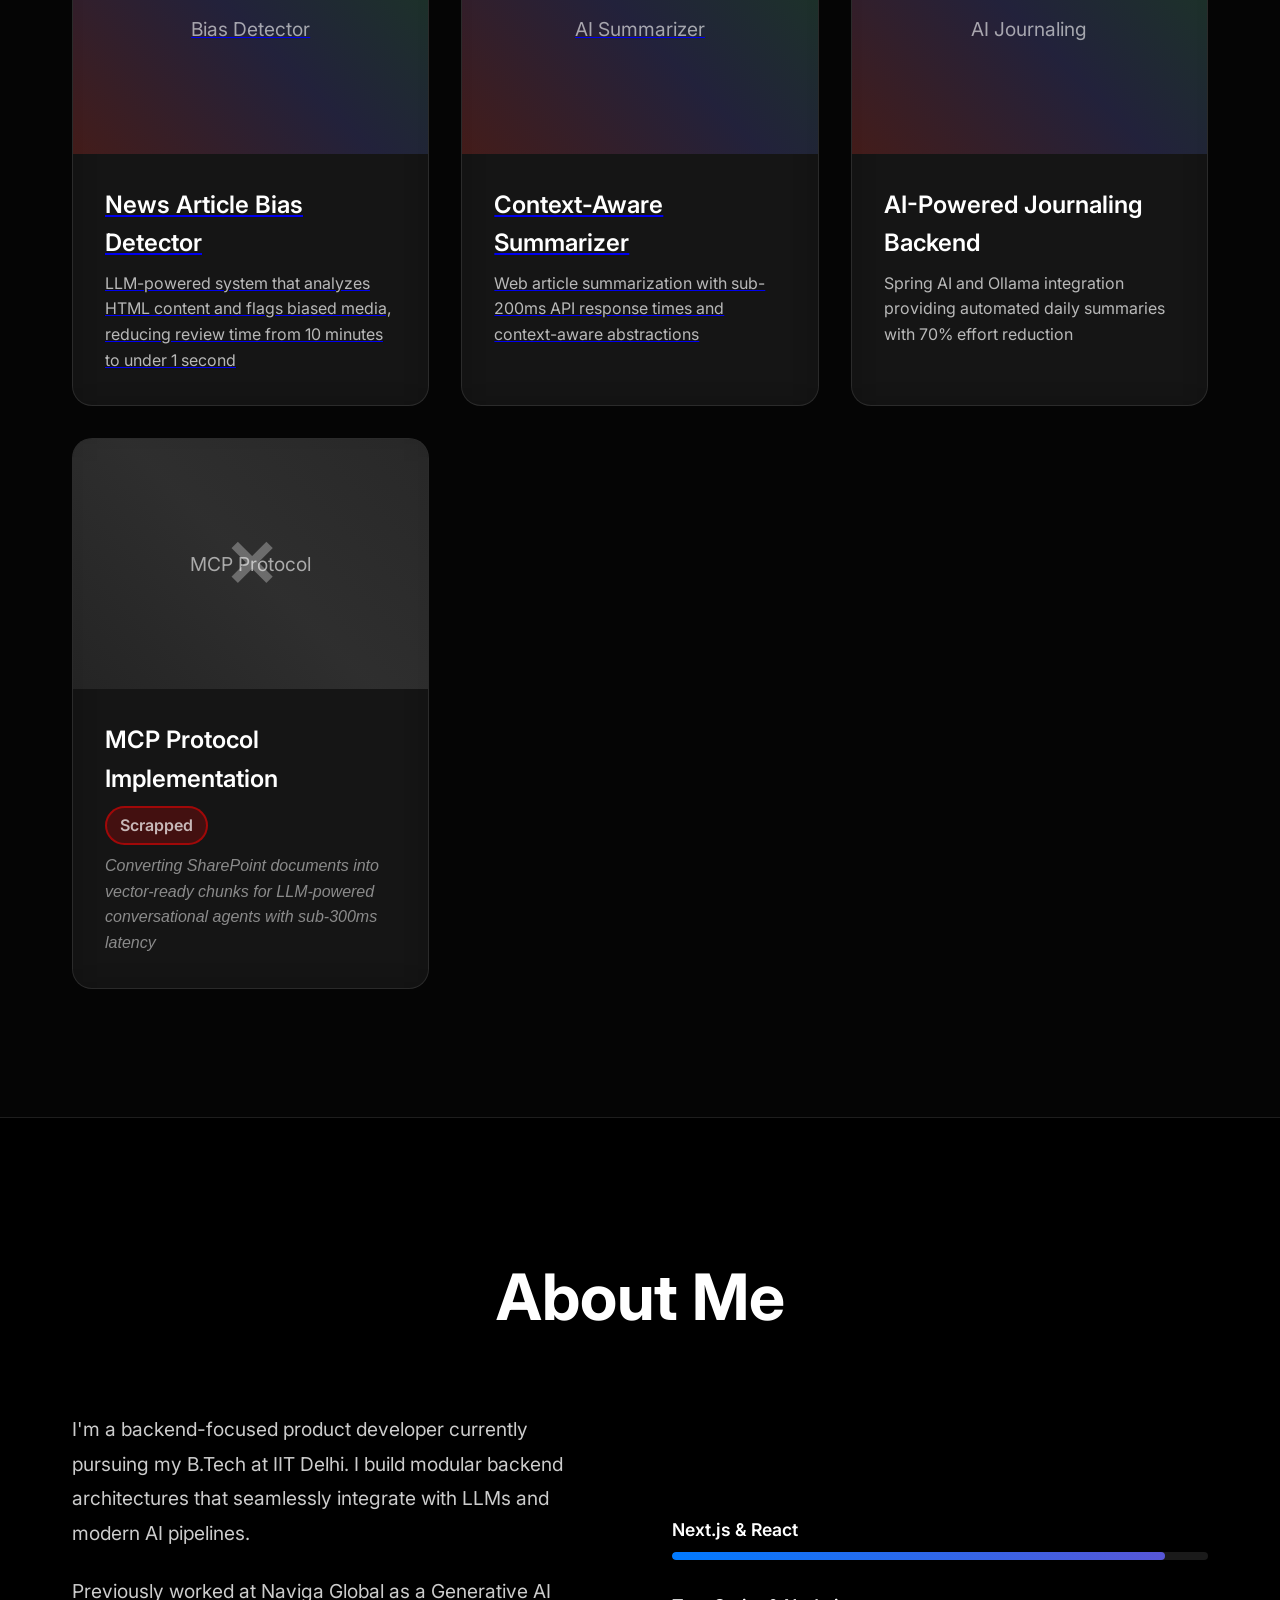
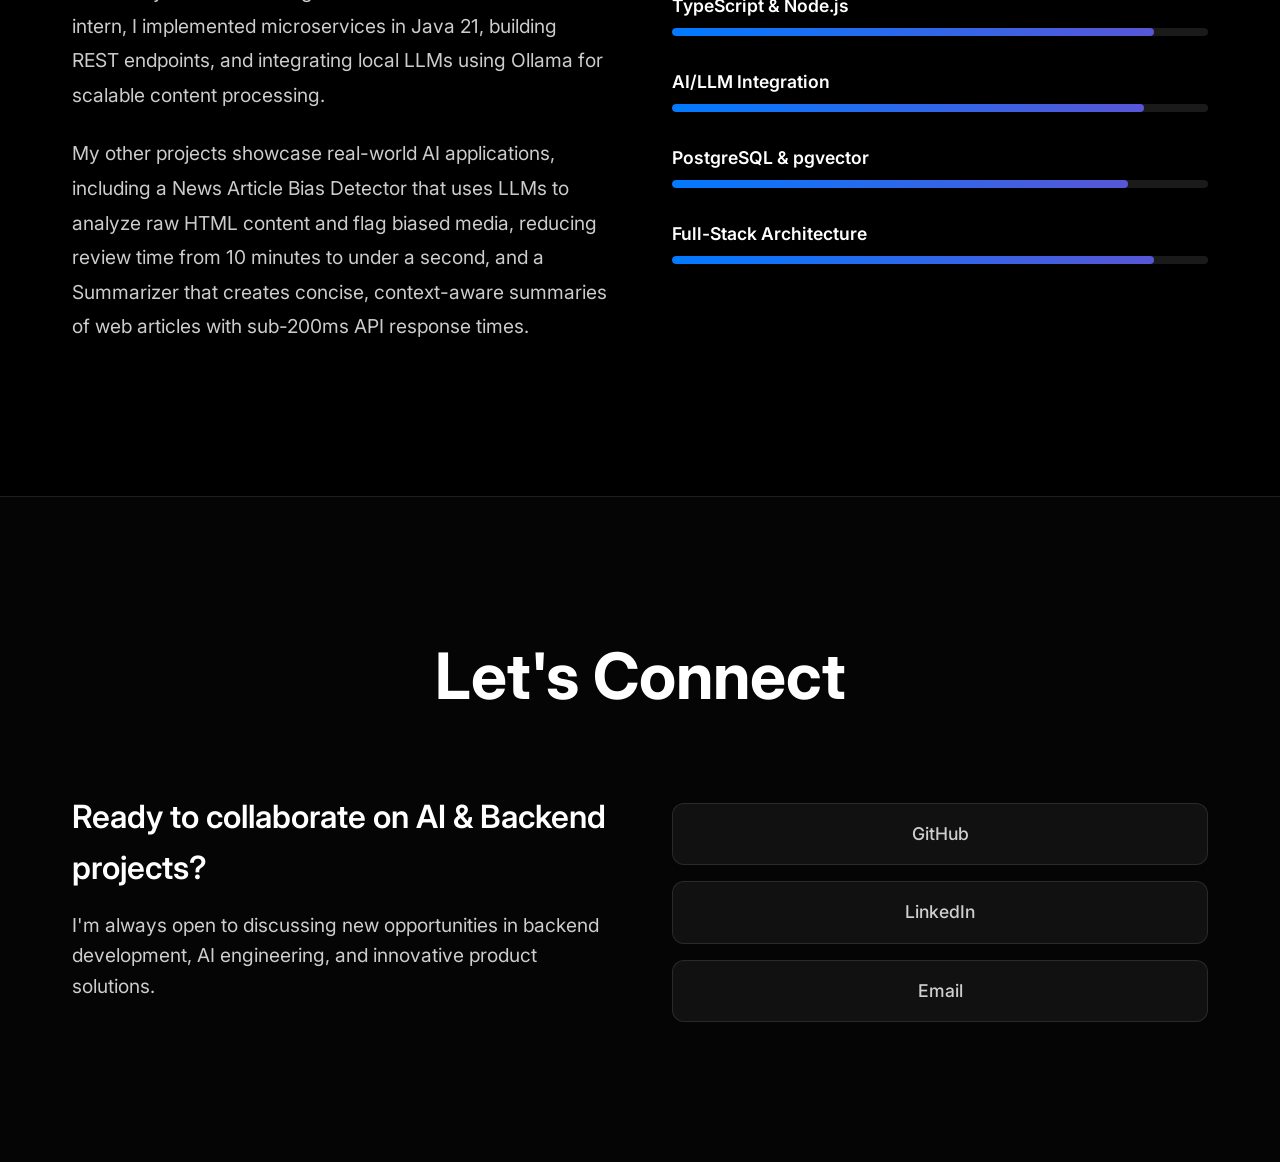
==== commit 072adc95: "Update portfolio website files" ====
--- a/index.html
+++ b/index.html
@@ -44,12 +44,120 @@
           Backend-Focused Product Developer & AI Engineer
         </p>
         <div class="hero-cta">
-          <a href="https://github.com/Adi-contributes" class="btn-primary"
+          <a
+            href="https://github.com/Adi-contributes"
+            class="btn-primary"
+            target="_blank"
+            rel="noopener noreferrer"
             >View My Work</a
           >
           <a href="mailto:adi.singh.2205@gmail.com" class="btn-secondary"
-            >Get In Touch</a
-          >
+            >Get In Touch<span class="email-tooltip"
+              >adi.singh.2205@gmail.com</span
+            ></a
+          >
+        </div>
+      </div>
+    </section>
+
+    <!-- Work Section -->
+    <section id="work" class="work">
+      <div class="container">
+        <h2 class="section-title">Featured Work</h2>
+        <div class="work-grid">
+          <!-- Featured Main Project -->
+          <a
+            href="https://www.churo.in"
+            class="work-item featured-project"
+            target="_blank"
+            rel="noopener"
+          >
+            <div class="work-image featured-image">
+              <div class="placeholder-image featured-placeholder">Churo</div>
+            </div>
+            <div class="work-info featured-info">
+              <h3 class="featured-title">
+                Churo - AI-Powered Video Knowledge Base
+              </h3>
+              <p class="featured-description">
+                Churo converts video libraries into searchable, queryable
+                knowledge bases with AI-powered summaries, visualizations, and
+                semantic search. Built with Next.js 14, Express, and TypeScript,
+                it processes videos from YouTube and Instagram through an AI
+                pipeline that extracts transcripts, generates summaries and
+                flashcards, and creates Mermaid diagrams, mind maps, and
+                timelines.
+              </p>
+              <p class="featured-description">
+                The platform uses OpenAI embeddings with pgvector for semantic
+                search, enabling meaning-based queries. A RAG-powered chat
+                answers questions with source citations, and a shared knowledge
+                base prevents redundant processing. Additional features include
+                a Chrome extension, payment integration, credit-based
+                processing, and dark/light themes.
+              </p>
+            </div>
+          </a>
+
+          <a
+            href="https://github.com/Adi-contributes/SEO-extraction-ollama"
+            class="work-item"
+            target="_blank"
+            rel="noopener"
+          >
+            <div class="work-image">
+              <div class="placeholder-image">Bias Detector</div>
+            </div>
+            <div class="work-info">
+              <h3>News Article Bias Detector</h3>
+              <p>
+                LLM-powered system that analyzes HTML content and flags biased
+                media, reducing review time from 10 minutes to under 1 second
+              </p>
+            </div>
+          </a>
+          <a
+            href="https://github.com/Adi-contributes/News-Summariser"
+            class="work-item"
+            target="_blank"
+            rel="noopener"
+          >
+            <div class="work-image">
+              <div class="placeholder-image">AI Summarizer</div>
+            </div>
+            <div class="work-info">
+              <h3>Context-Aware Summarizer</h3>
+              <p>
+                Web article summarization with sub-200ms API response times and
+                context-aware abstractions
+              </p>
+            </div>
+          </a>
+          <div class="work-item">
+            <div class="work-image">
+              <div class="placeholder-image">AI Journaling</div>
+            </div>
+            <div class="work-info">
+              <h3>AI-Powered Journaling Backend</h3>
+              <p>
+                Spring AI and Ollama integration providing automated daily
+                summaries with 70% effort reduction
+              </p>
+            </div>
+          </div>
+          <div class="work-item scrapped-project">
+            <div class="work-image">
+              <div class="placeholder-image scrapped-image">MCP Protocol</div>
+            </div>
+            <div class="work-info">
+              <h3>MCP Protocol Implementation</h3>
+              <p class="scrapped-badge">Scrapped</p>
+              <p class="scrapped-description">
+                Converting SharePoint documents into vector-ready chunks for
+                LLM-powered conversational agents with sub-300ms latency
+              </p>
+            </div>
+          </div>
         </div>
       </div>
     </section>
@@ -62,20 +170,15 @@
           <div class="about-text">
             <p>
               I'm a backend-focused product developer currently pursuing my
-              B.Tech in Mechanical Engineering at IIT Delhi, where I represent
-              the Mechanical Department. I build modular backend architectures 
-              that seamlessly integrate with LLMs and modern AI pipelines.
+              B.Tech at IIT Delhi. I build modular backend architectures that
+              seamlessly integrate with LLMs and modern AI pipelines.
             </p>
 
             <p>
               Previously worked at Naviga Global as a Generative AI intern, I
-              implemented microservices in Java 21, building REST endpoints,
-              and integrating local LLMs using Ollama for scalable content
-              processing. My main project involves implementing the MCP protocol
-              to convert SharePoint-hosted PDFs, Word Docs, and PPTs into
-              vector-ready chunks for LLM-powered conversational agents,
-              optimized for corpora exceeding 1000 pages with response latencies
-              under 300ms.
+              implemented microservices in Java 21, building REST endpoints, and
+              integrating local LLMs using Ollama for scalable content
+              processing.
             </p>
 
             <p>
@@ -89,109 +192,34 @@
           </div>
           <div class="skills">
             <div class="skill-item">
-              <span class="skill-name">Backend Development</span>
-              <div class="skill-bar">
-                <div class="skill-progress" style="width: 95%"></div>
-              </div>
-            </div>
-            <div class="skill-item">
-              <span class="skill-name">AI/ML Engineering</span>
+              <span class="skill-name">Next.js & React</span>
+              <div class="skill-bar">
+                <div class="skill-progress" style="width: 92%"></div>
+              </div>
+            </div>
+            <div class="skill-item">
+              <span class="skill-name">TypeScript & Node.js</span>
               <div class="skill-bar">
                 <div class="skill-progress" style="width: 90%"></div>
               </div>
             </div>
             <div class="skill-item">
-              <span class="skill-name">System Architecture</span>
+              <span class="skill-name">AI/LLM Integration</span>
+              <div class="skill-bar">
+                <div class="skill-progress" style="width: 88%"></div>
+              </div>
+            </div>
+            <div class="skill-item">
+              <span class="skill-name">PostgreSQL & pgvector</span>
               <div class="skill-bar">
                 <div class="skill-progress" style="width: 85%"></div>
               </div>
             </div>
             <div class="skill-item">
-              <span class="skill-name">Java & Spring Boot</span>
-              <div class="skill-bar">
-                <div class="skill-progress" style="width: 92%"></div>
-              </div>
-            </div>
-            <div class="skill-item">
-              <span class="skill-name">Generative AI</span>
-              <div class="skill-bar">
-                <div class="skill-progress" style="width: 88%"></div>
-              </div>
-            </div>
-          </div>
-        </div>
-      </div>
-    </section>
-
-    <!-- Work Section -->
-    <section id="work" class="work">
-      <div class="container">
-        <h2 class="section-title">Featured Work</h2>
-        <div class="work-grid">
-          <a
-            href=""
-            class="work-item"
-            target="_blank"
-            rel="noopener"
-          >
-            <div class="work-image">
-              <div class="placeholder-image">MCP Protocol</div>
-            </div>
-            <div class="work-info">
-              <h3>MCP Protocol Implementation</h3>
-              <p style="color: #ffa500; font-size: 0.9em; margin-bottom: 8px">
-                (In Progress)
-              </p>
-              <p>
-                Converting SharePoint documents into vector-ready chunks for
-                LLM-powered conversational agents with sub-300ms latency
-              </p>
-            </div>
-          </a>
-          <a
-            href="https://github.com/Adi-contributes/SEO-extraction-ollama"
-            class="work-item"
-            target="_blank"
-            rel="noopener"
-          >
-            <div class="work-image">
-              <div class="placeholder-image">Bias Detector</div>
-            </div>
-            <div class="work-info">
-              <h3>News Article Bias Detector</h3>
-              <p>
-                LLM-powered system that analyzes HTML content and flags biased
-                media, reducing review time from 10 minutes to under 1 second
-              </p>
-            </div>
-          </a>
-          <a
-            href="https://github.com/Adi-contributes/News-Summariser"
-            class="work-item"
-            target="_blank"
-            rel="noopener"
-          >
-            <div class="work-image">
-              <div class="placeholder-image">AI Summarizer</div>
-            </div>
-            <div class="work-info">
-              <h3>Context-Aware Summarizer</h3>
-              <p>
-                Web article summarization with sub-200ms API response times and
-                context-aware abstractions
-              </p>
-            </div>
-          </a>
-          <div class="work-item">
-            <div class="work-image">
-              <div class="placeholder-image">AI Journaling</div>
-            </div>
-            <div class="work-info">
-              <h3>AI-Powered Journaling Backend</h3>
-              <p>
-                Spring AI and Ollama integration providing automated daily
-                summaries with 70% effort reduction
-              </p>
+              <span class="skill-name">Full-Stack Architecture</span>
+              <div class="skill-bar">
+                <div class="skill-progress" style="width: 90%"></div>
+              </div>
             </div>
           </div>
         </div>
--- a/styles.css
+++ b/styles.css
@@ -210,12 +210,11 @@
 .gradient-text {
   background: linear-gradient(
     45deg,
-    #ff6b35,
-    #f7931e,
-    #ffd23f,
-    #06ffa5,
-    #3c91e6,
-    #9a4eae
+    #8b5cf6,
+    #6366f1,
+    #3b82f6,
+    #2563eb,
+    #1d4ed8
   );
   -webkit-background-clip: text;
   -webkit-text-fill-color: transparent;
@@ -276,6 +275,7 @@
   color: #fff;
   border: 1px solid rgba(255, 255, 255, 0.2);
   backdrop-filter: blur(10px);
+  position: relative;
 }
 
 .btn-secondary:hover {
@@ -298,12 +298,6 @@
 }
 
 /* About Section */
-.about {
-  background: rgba(255, 255, 255, 0.02);
-  backdrop-filter: blur(20px);
-  border-top: 1px solid rgba(255, 255, 255, 0.1);
-  border-bottom: 1px solid rgba(255, 255, 255, 0.1);
-}
 
 .about-content {
   display: grid;
@@ -352,6 +346,14 @@
 }
 
 /* Work Section */
+#work {
+  padding-top: 4rem !important;
+  background: rgba(255, 255, 255, 0.02);
+  backdrop-filter: blur(20px);
+  border-top: 1px solid rgba(255, 255, 255, 0.1);
+  border-bottom: 1px solid rgba(255, 255, 255, 0.1);
+}
+
 .work-grid {
   display: grid;
   grid-template-columns: repeat(auto-fit, minmax(350px, 1fr));
@@ -407,6 +409,87 @@
 .work-info p {
   color: rgba(255, 255, 255, 0.7);
   font-size: 1rem;
+}
+
+/* Featured Project Styles */
+.featured-project {
+  grid-column: 1 / -1 !important;
+  display: grid !important;
+  grid-template-columns: 1fr 1.5fr !important;
+  border: 2px solid rgba(138, 92, 246, 0.3) !important;
+  box-shadow: 0 0 40px rgba(138, 92, 246, 0.2) !important;
+  align-items: stretch !important;
+}
+
+.featured-project:hover {
+  transform: translateY(-10px) !important;
+  box-shadow: 0 0 60px rgba(138, 92, 246, 0.4) !important;
+  border-color: rgba(138, 92, 246, 0.5) !important;
+}
+
+.featured-image {
+  height: auto !important;
+  border-radius: 20px 0 0 20px;
+}
+
+.featured-placeholder {
+  border-radius: 20px 0 0 20px;
+  background: linear-gradient(
+    135deg,
+    rgba(138, 92, 246, 0.3),
+    rgba(99, 102, 241, 0.3),
+    rgba(59, 130, 246, 0.3)
+  );
+  font-size: 3rem !important;
+  font-weight: 800 !important;
+  color: rgba(255, 255, 255, 0.9) !important;
+}
+
+.featured-info {
+  padding: 1.5rem !important;
+  display: flex;
+  flex-direction: column;
+  justify-content: center;
+}
+
+.featured-title {
+  font-size: 1.8rem !important;
+  margin-bottom: 0.8rem !important;
+  background: linear-gradient(45deg, #8b5cf6, #6366f1);
+  -webkit-background-clip: text;
+  -webkit-text-fill-color: transparent;
+  background-clip: text;
+}
+
+.featured-description {
+  color: rgba(255, 255, 255, 0.85) !important;
+  font-size: 0.95rem !important;
+  line-height: 1.4 !important;
+  margin-bottom: 0.5rem !important;
+}
+
+.featured-features {
+  display: flex;
+  flex-wrap: wrap;
+  gap: 0.5rem;
+  margin-top: 1rem;
+}
+
+.feature-tag {
+  display: inline-block;
+  padding: 0.4rem 0.8rem;
+  background: rgba(138, 92, 246, 0.2);
+  border: 1px solid rgba(138, 92, 246, 0.4);
+  border-radius: 20px;
+  color: rgba(138, 92, 246, 1);
+  font-size: 0.85rem;
+  font-weight: 600;
+  transition: all 0.3s ease;
+}
+
+.feature-tag:hover {
+  background: rgba(138, 92, 246, 0.3);
+  transform: scale(1.05);
 }
 
 /* Contact Section */
@@ -501,6 +584,29 @@
     grid-template-columns: 1fr;
   }
 
+  .featured-project {
+    grid-template-columns: 1fr !important;
+    max-height: none !important;
+  }
+
+  .featured-image {
+    border-radius: 20px 20px 0 0 !important;
+    height: 250px !important;
+  }
+
+  .featured-placeholder {
+    border-radius: 20px 20px 0 0 !important;
+    font-size: 2.5rem !important;
+  }
+
+  .featured-title {
+    font-size: 1.5rem !important;
+  }
+
+  .featured-description {
+    font-size: 1rem !important;
+  }
+
   .container {
     padding: 0 1rem;
   }
@@ -532,3 +638,84 @@
 ::-webkit-scrollbar-thumb:hover {
   background: rgba(255, 255, 255, 0.5);
 }
+
+/* Scrapped Project Styling */
+.scrapped-project {
+  opacity: 0.6;
+  cursor: not-allowed;
+  pointer-events: none;
+}
+
+.scrapped-project:hover {
+  transform: translateY(0);
+}
+
+.scrapped-image {
+  background: linear-gradient(
+    45deg,
+    rgba(100, 100, 100, 0.2),
+    rgba(150, 150, 150, 0.2),
+    rgba(120, 120, 120, 0.2)
+  );
+  position: relative;
+}
+
+.scrapped-image::after {
+  content: "✕";
+  position: absolute;
+  top: 50%;
+  left: 50%;
+  transform: translate(-50%, -50%);
+  font-size: 4rem;
+  color: rgba(255, 255, 255, 0.3);
+  font-weight: bold;
+}
+
+.scrapped-badge {
+  display: inline-block;
+  background: rgba(255, 0, 0, 0.2);
+  border: 2px solid rgba(255, 0, 0, 0.5);
+  color: #ff6b6b;
+  padding: 0.3rem 0.8rem;
+  border-radius: 20px;
+  font-size: 0.9em;
+  font-weight: 600;
+  margin-bottom: 8px;
+}
+
+.scrapped-description {
+  color: rgba(255, 255, 255, 0.5) !important;
+  font-style: italic;
+}
+
+/* Email hover display for Get In Touch button */
+.email-tooltip {
+  position: absolute;
+  bottom: -40px;
+  left: 50%;
+  transform: translateX(-50%);
+  background: rgba(0, 0, 0, 0.9);
+  color: #fff;
+  padding: 0.5rem 1rem;
+  border-radius: 8px;
+  font-size: 0.9rem;
+  white-space: nowrap;
+  opacity: 0;
+  pointer-events: none;
+  transition: opacity 0.3s ease;
+  z-index: 1000;
+}
+
+.email-tooltip::before {
+  content: "";
+  position: absolute;
+  top: -6px;
+  left: 50%;
+  transform: translateX(-50%);
+  border: 6px solid transparent;
+  border-bottom-color: rgba(0, 0, 0, 0.9);
+}
+
+.btn-secondary:hover .email-tooltip {
+  opacity: 1;
+}
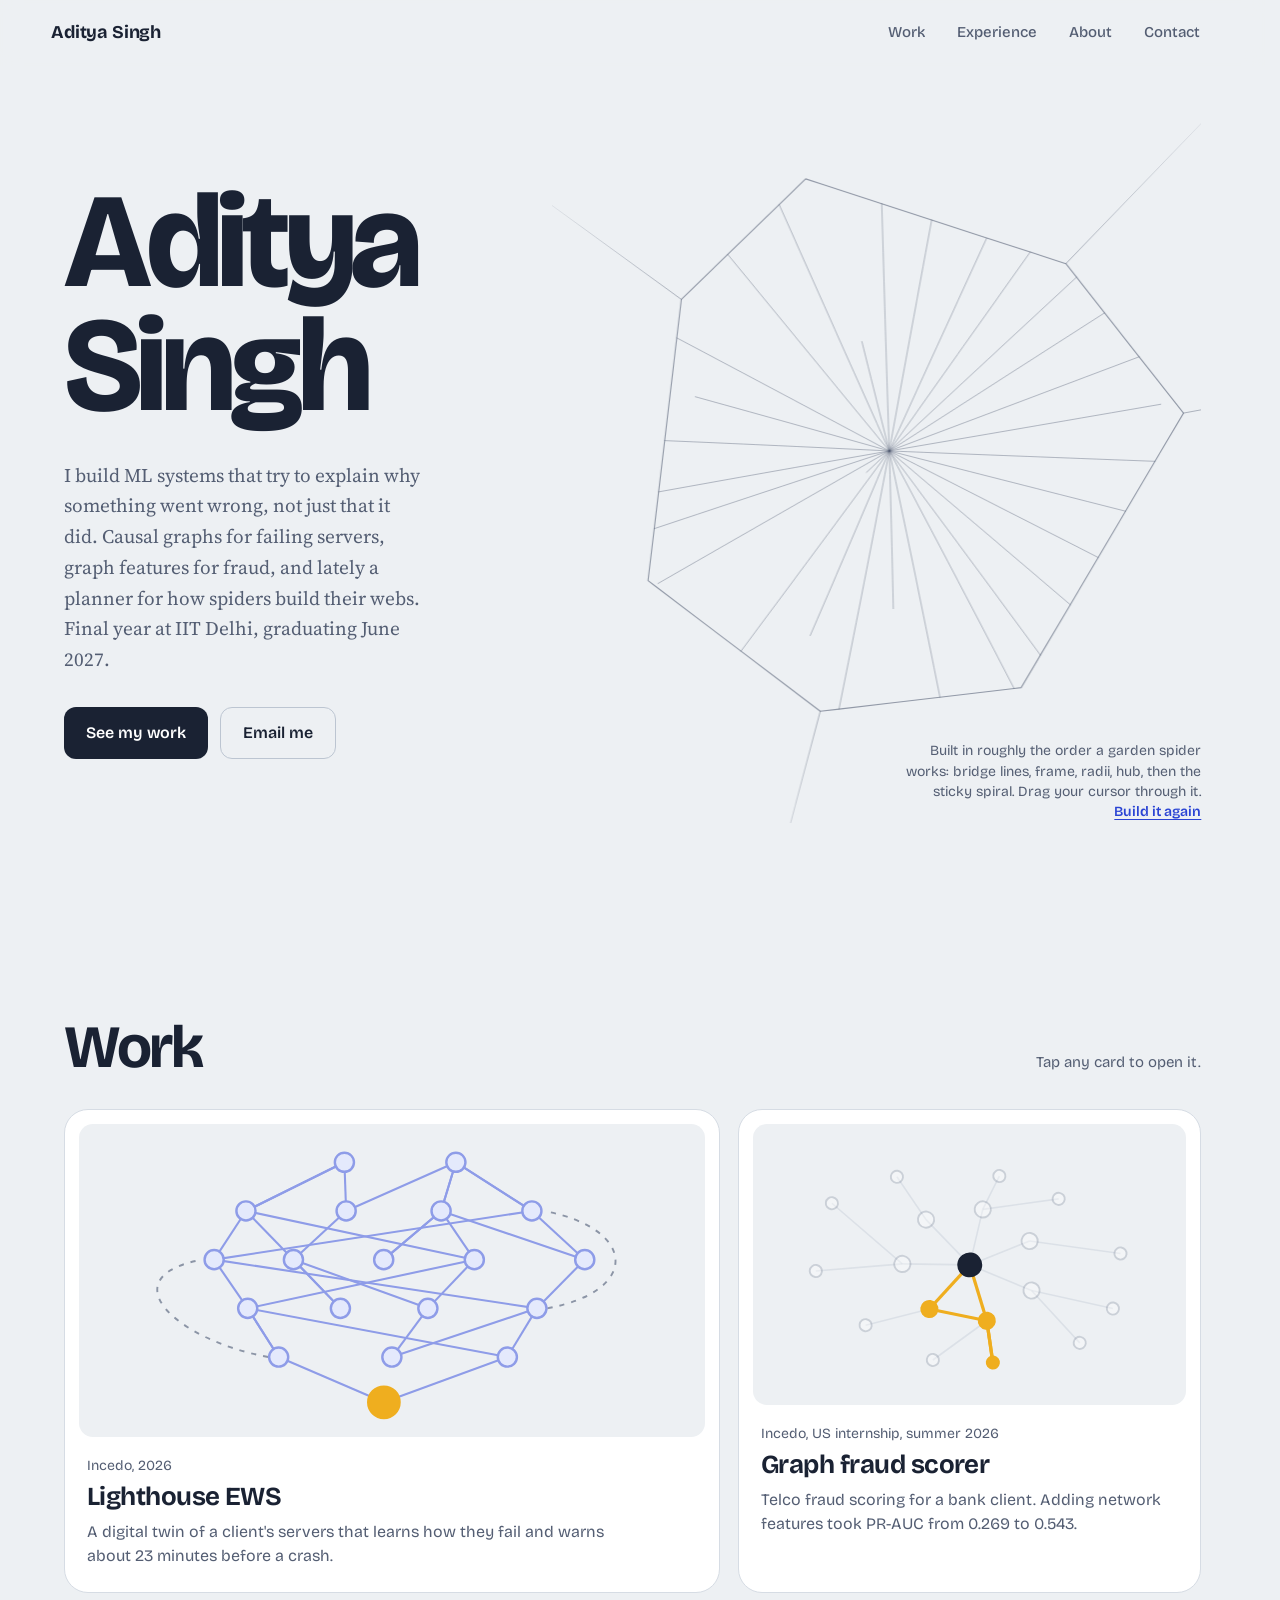
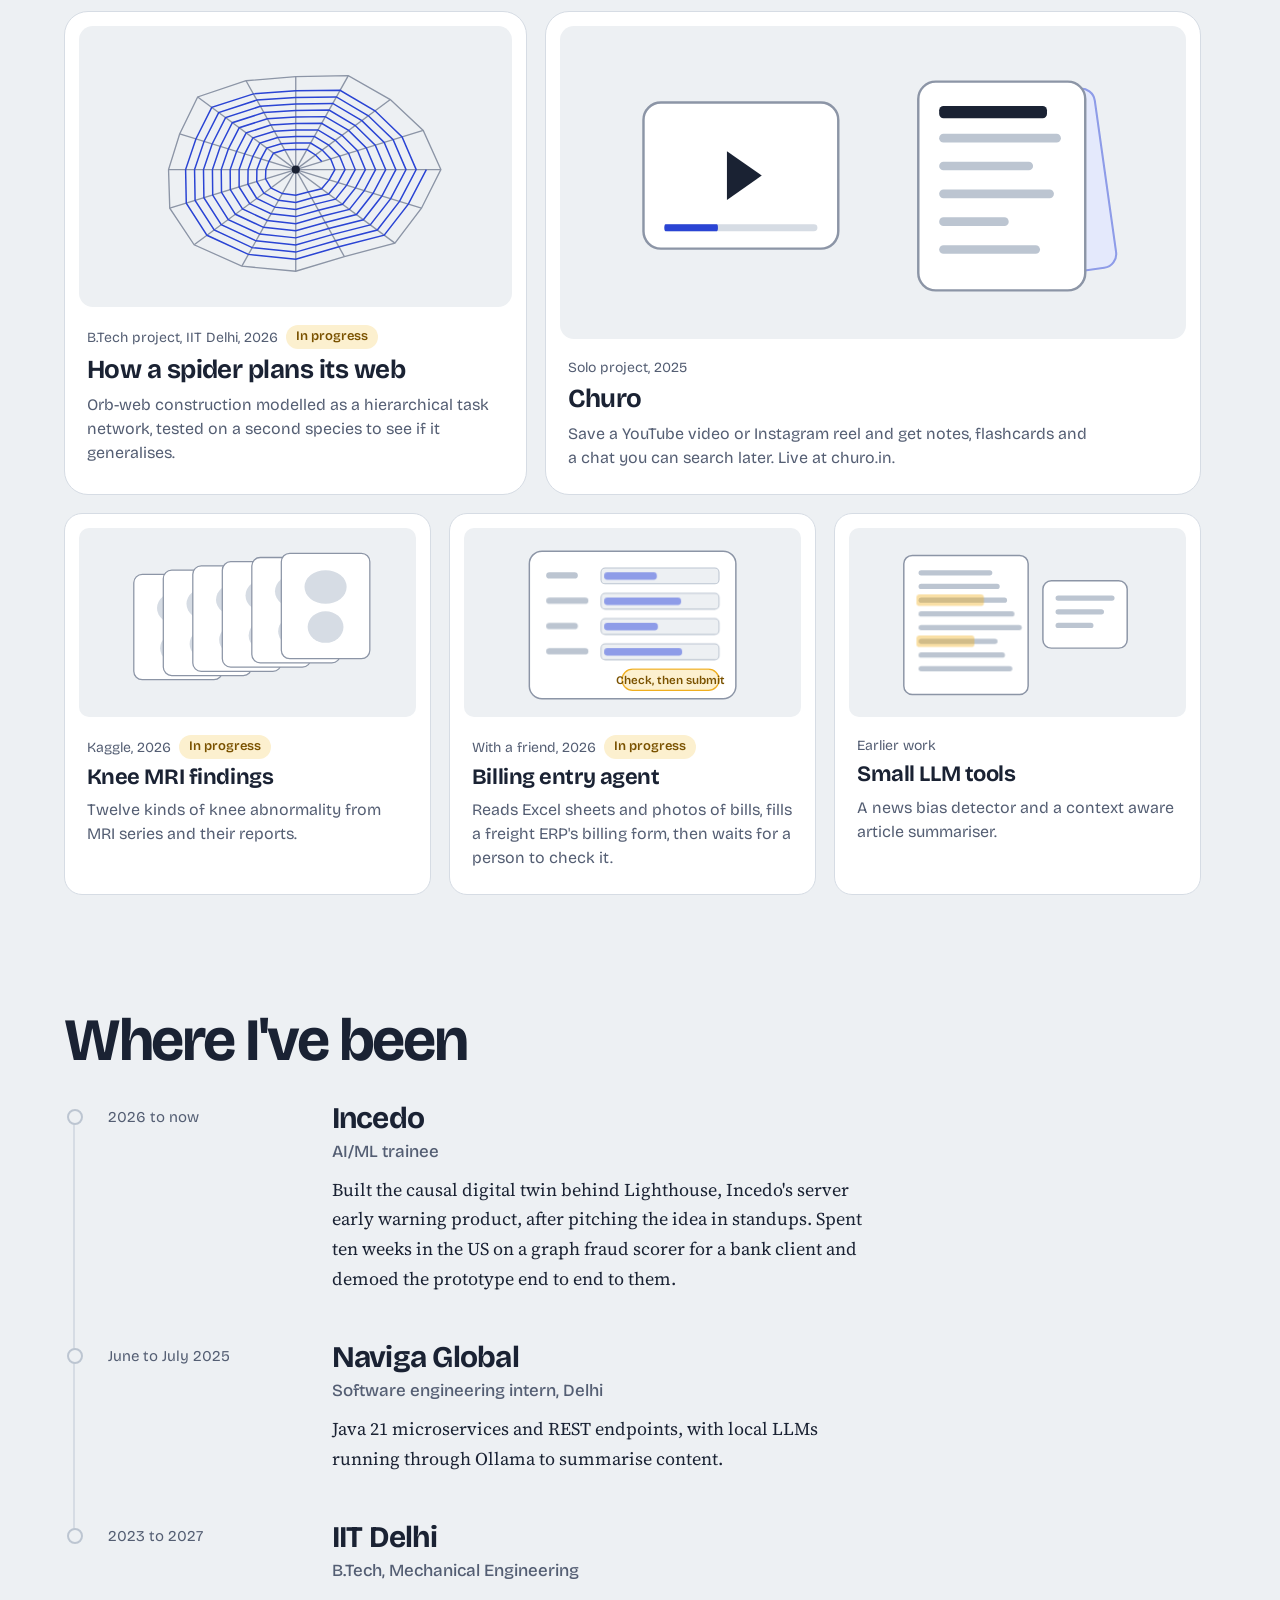
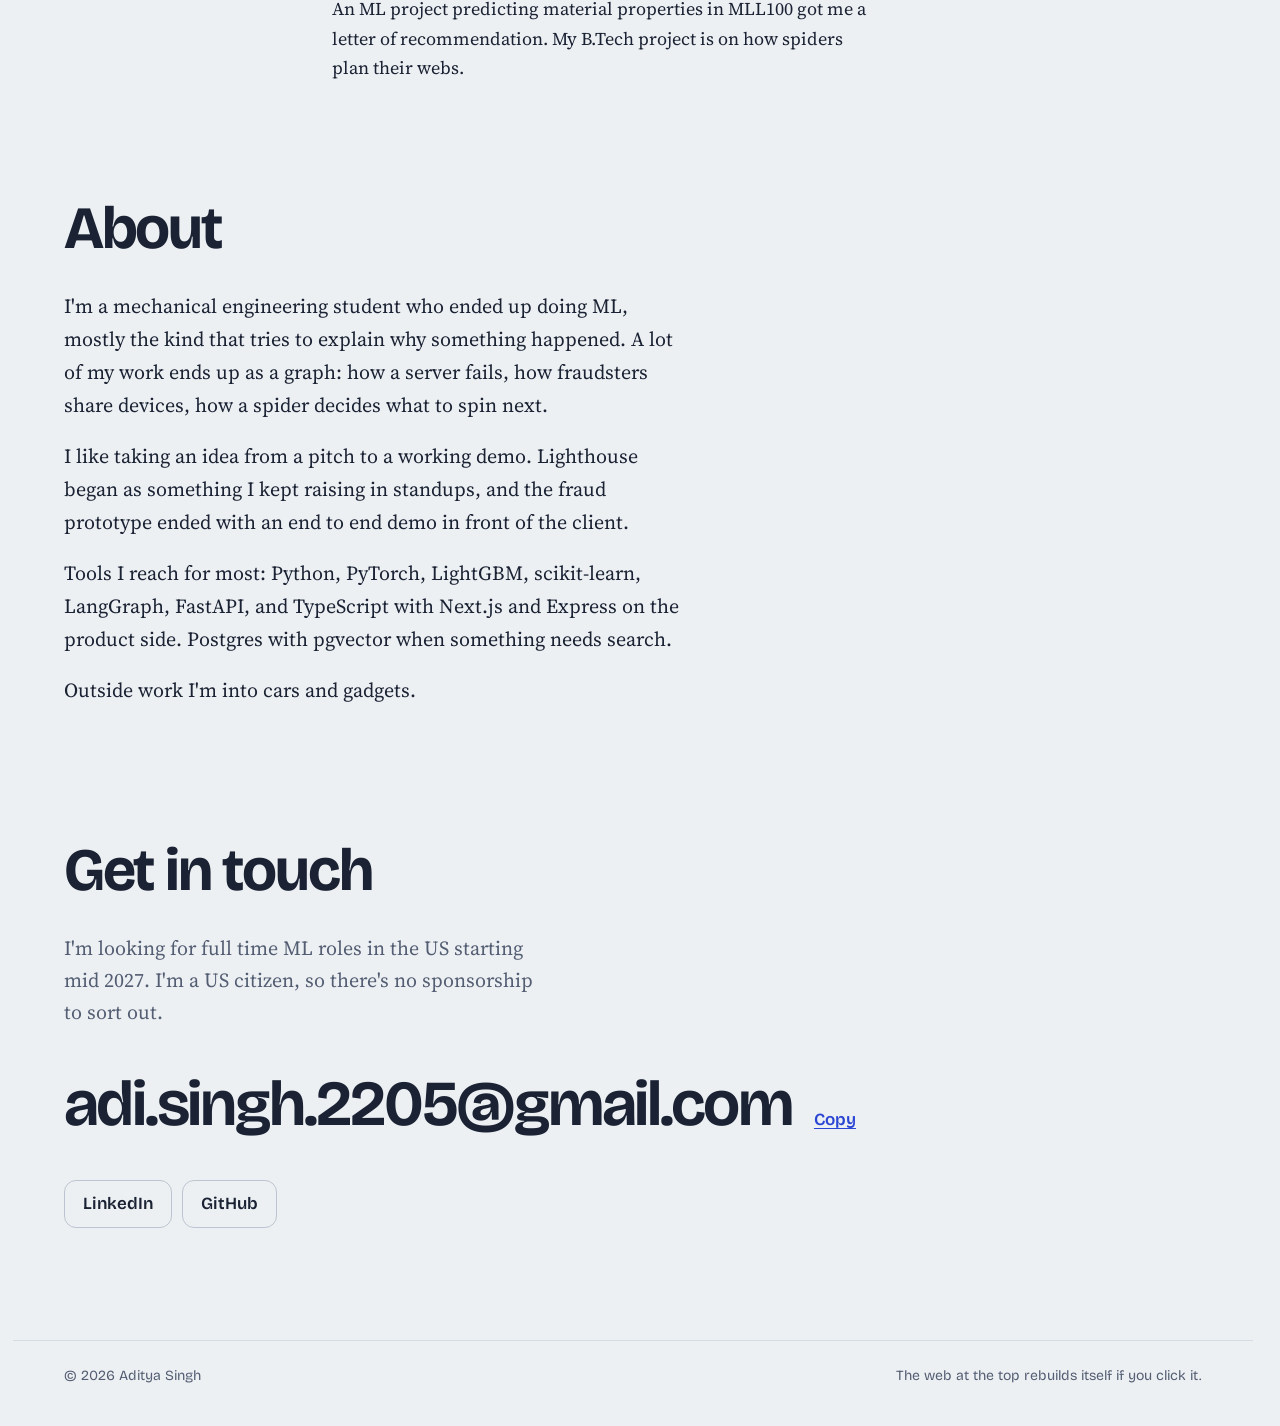
==== commit 70afaaa5: "N" ====
--- a/index.html
+++ b/index.html
@@ -2,261 +2,571 @@
 <html lang="en">
   <head>
     <meta charset="UTF-8" />
-    <meta name="viewport" content="width=device-width, initial-scale=1.0" />
-    <title>Aditya's Portfolio</title>
-    <link rel="stylesheet" href="styles.css" />
+    <meta name="viewport" content="width=device-width, initial-scale=1" />
+    <title>Aditya Singh</title>
+    <meta
+      name="description"
+      content="Aditya Singh builds applied ML systems: causal digital twins, graph fraud scoring and LLM tools. Final year at IIT Delhi."
+    />
+    <link
+      rel="icon"
+      href="data:image/svg+xml,%3Csvg xmlns='http://www.w3.org/2000/svg' viewBox='0 0 32 32'%3E%3Cg fill='none' stroke='%232A44D4' stroke-width='1.6'%3E%3Cpath d='M16 2v28M2 16h28M6 6l20 20M26 6 6 26'/%3E%3Ccircle cx='16' cy='16' r='5'/%3E%3Ccircle cx='16' cy='16' r='10.5'/%3E%3C/g%3E%3C/svg%3E"
+    />
     <link rel="preconnect" href="https://fonts.googleapis.com" />
     <link rel="preconnect" href="https://fonts.gstatic.com" crossorigin />
     <link
-      href="https://fonts.googleapis.com/css2?family=Inter:wght@300;400;500;600;700&display=swap"
+      href="https://fonts.googleapis.com/css2?family=Bricolage+Grotesque:opsz,wght@12..96,300..800&family=Source+Serif+4:ital,opsz,wght@0,8..60,400;0,8..60,600;1,8..60,400&display=swap"
       rel="stylesheet"
     />
+    <link rel="stylesheet" href="styles.css" />
   </head>
   <body>
-    <!-- Background Animation Container -->
-    <div class="background-animation">
-      <div class="glass-ring"></div>
-      <div class="color-overlay"></div>
-    </div>
-
-    <!-- Navigation -->
-    <nav class="navbar">
-      <div class="nav-container">
-        <div class="nav-logo">My Portfolio</div>
-        <ul class="nav-menu">
-          <li><a href="#home">Home</a></li>
-          <li><a href="#about">About</a></li>
-          <li><a href="#work">Work</a></li>
-          <li><a href="#contact">Contact</a></li>
-        </ul>
-      </div>
-    </nav>
-
-    <!-- Hero Section -->
-    <section id="home" class="hero">
-      <div class="hero-content">
-        <h1 class="hero-title">
-          <span class="gradient-text">Hello, I'm</span>
-          <br />
-          <span class="hero-name">Aditya Singh</span>
-        </h1>
-        <p class="hero-subtitle">
-          Backend-Focused Product Developer & AI Engineer
-        </p>
-        <div class="hero-cta">
-          <a
-            href="https://github.com/Adi-contributes"
-            class="btn-primary"
-            target="_blank"
-            rel="noopener noreferrer"
-            >View My Work</a
-          >
-          <a href="mailto:adi.singh.2205@gmail.com" class="btn-secondary"
-            >Get In Touch<span class="email-tooltip"
-              >adi.singh.2205@gmail.com</span
-            ></a
-          >
-        </div>
-      </div>
-    </section>
-
-    <!-- Work Section -->
-    <section id="work" class="work">
-      <div class="container">
-        <h2 class="section-title">Featured Work</h2>
-        <div class="work-grid">
-          <!-- Featured Main Project -->
-          <a
-            href="https://www.churo.in"
-            class="work-item featured-project"
-            target="_blank"
-            rel="noopener"
-          >
-            <div class="work-image featured-image">
-              <div class="placeholder-image featured-placeholder">Churo</div>
-            </div>
-            <div class="work-info featured-info">
-              <h3 class="featured-title">
-                Churo - AI-Powered Video Knowledge Base
-              </h3>
-              <p class="featured-description">
-                Churo converts video libraries into searchable, queryable
-                knowledge bases with AI-powered summaries, visualizations, and
-                semantic search. Built with Next.js 14, Express, and TypeScript,
-                it processes videos from YouTube and Instagram through an AI
-                pipeline that extracts transcripts, generates summaries and
-                flashcards, and creates Mermaid diagrams, mind maps, and
-                timelines.
-              </p>
-              <p class="featured-description">
-                The platform uses OpenAI embeddings with pgvector for semantic
-                search, enabling meaning-based queries. A RAG-powered chat
-                answers questions with source citations, and a shared knowledge
-                base prevents redundant processing. Additional features include
-                a Chrome extension, payment integration, credit-based
-                processing, and dark/light themes.
-              </p>
-            </div>
-          </a>
-
-          <a
-            href="https://github.com/Adi-contributes/SEO-extraction-ollama"
-            class="work-item"
-            target="_blank"
-            rel="noopener"
-          >
-            <div class="work-image">
-              <div class="placeholder-image">Bias Detector</div>
-            </div>
-            <div class="work-info">
-              <h3>News Article Bias Detector</h3>
-              <p>
-                LLM-powered system that analyzes HTML content and flags biased
-                media, reducing review time from 10 minutes to under 1 second
-              </p>
-            </div>
-          </a>
-          <a
-            href="https://github.com/Adi-contributes/News-Summariser"
-            class="work-item"
-            target="_blank"
-            rel="noopener"
-          >
-            <div class="work-image">
-              <div class="placeholder-image">AI Summarizer</div>
-            </div>
-            <div class="work-info">
-              <h3>Context-Aware Summarizer</h3>
-              <p>
-                Web article summarization with sub-200ms API response times and
-                context-aware abstractions
-              </p>
-            </div>
-          </a>
-          <div class="work-item">
-            <div class="work-image">
-              <div class="placeholder-image">AI Journaling</div>
-            </div>
-            <div class="work-info">
-              <h3>AI-Powered Journaling Backend</h3>
-              <p>
-                Spring AI and Ollama integration providing automated daily
-                summaries with 70% effort reduction
-              </p>
-            </div>
+    <a class="skip-link" href="#work">Skip to work</a>
+
+    <header class="site-header">
+      <a class="site-name" href="#top">Aditya Singh</a>
+      <nav class="site-nav" aria-label="Sections">
+        <span class="nav-indicator" aria-hidden="true"></span>
+        <a href="#work">Work</a>
+        <a href="#experience">Experience</a>
+        <a href="#about">About</a>
+        <a href="#contact">Contact</a>
+      </nav>
+    </header>
+
+    <main id="top">
+      <!-- hero -->
+      <section class="hero">
+        <div class="hero-text">
+          <h1 class="hero-name" aria-label="Aditya Singh">
+            <span class="hero-name-line">Aditya</span>
+            <span class="hero-name-line">Singh</span>
+          </h1>
+          <p class="hero-intro">
+            I build ML systems that try to explain why something went wrong,
+            not just that it did. Causal graphs for failing servers, graph
+            features for fraud, and lately a planner for how spiders build
+            their webs. Final year at IIT Delhi, graduating June 2027.
+          </p>
+          <div class="hero-actions">
+            <a class="button button-solid" href="#work">See my work</a>
+            <a class="button button-quiet" href="mailto:adi.singh.2205@gmail.com">Email me</a>
           </div>
-          <div class="work-item scrapped-project">
-            <div class="work-image">
-              <div class="placeholder-image scrapped-image">MCP Protocol</div>
-            </div>
-            <div class="work-info">
-              <h3>MCP Protocol Implementation</h3>
-              <p class="scrapped-badge">Scrapped</p>
-              <p class="scrapped-description">
-                Converting SharePoint documents into vector-ready chunks for
-                LLM-powered conversational agents with sub-300ms latency
-              </p>
-            </div>
-          </div>
-        </div>
-      </div>
-    </section>
-
-    <!-- About Section -->
-    <section id="about" class="about">
-      <div class="container">
-        <h2 class="section-title">About Me</h2>
-        <div class="about-content">
+        </div>
+
+        <figure class="hero-web">
+          <canvas
+            id="orb-web-canvas"
+            role="img"
+            aria-label="An orb web drawing itself: bridge lines, frame, radii, hub, then the sticky spiral"
+          ></canvas>
+          <figcaption class="hero-web-caption">
+            Built in roughly the order a garden spider works: bridge lines,
+            frame, radii, hub, then the sticky spiral. Drag your cursor through
+            it.
+            <button class="text-button" id="rebuild-web-button" type="button">Build it again</button>
+          </figcaption>
+        </figure>
+      </section>
+
+      <!-- work -->
+      <section class="section" id="work">
+        <div class="section-head">
+          <h2 class="section-title">Work</h2>
+          <p class="section-note">Tap any card to open it.</p>
+        </div>
+
+        <div class="project-grid">
+          <article class="project-card project-card--large" data-project="lighthouse">
+            <div class="project-card-art">
+              <svg class="illustration" data-illustration="causal-layers" viewBox="0 0 320 180" aria-hidden="true"></svg>
+            </div>
+            <div class="project-card-text">
+              <p class="project-context">Incedo, 2026</p>
+              <h3 class="project-title">
+                <button class="project-open" type="button" aria-haspopup="dialog">Lighthouse EWS</button>
+              </h3>
+              <p class="project-summary">
+                A digital twin of a client's servers that learns how they fail
+                and warns about 23 minutes before a crash.
+              </p>
+            </div>
+          </article>
+
+          <article class="project-card project-card--medium" data-project="fraud">
+            <div class="project-card-art">
+              <svg class="illustration" data-illustration="ego-network" viewBox="0 0 320 180" aria-hidden="true"></svg>
+            </div>
+            <div class="project-card-text">
+              <p class="project-context">Incedo, US internship, summer 2026</p>
+              <h3 class="project-title">
+                <button class="project-open" type="button" aria-haspopup="dialog">Graph fraud scorer</button>
+              </h3>
+              <p class="project-summary">
+                Telco fraud scoring for a bank client. Adding network features
+                took PR-AUC from 0.269 to 0.543.
+              </p>
+            </div>
+          </article>
+
+          <article class="project-card project-card--medium" data-project="spider">
+            <div class="project-card-art">
+              <svg class="illustration" data-illustration="orb-web" viewBox="0 0 320 180" aria-hidden="true"></svg>
+            </div>
+            <div class="project-card-text">
+              <p class="project-context">B.Tech project, IIT Delhi, 2026 <span class="status-tag">In progress</span></p>
+              <h3 class="project-title">
+                <button class="project-open" type="button" aria-haspopup="dialog">How a spider plans its web</button>
+              </h3>
+              <p class="project-summary">
+                Orb-web construction modelled as a hierarchical task network,
+                tested on a second species to see if it generalises.
+              </p>
+            </div>
+          </article>
+
+          <article class="project-card project-card--large" data-project="churo">
+            <div class="project-card-art">
+              <svg class="illustration" data-illustration="video-to-notes" viewBox="0 0 320 180" aria-hidden="true"></svg>
+            </div>
+            <div class="project-card-text">
+              <p class="project-context">Solo project, 2025</p>
+              <h3 class="project-title">
+                <button class="project-open" type="button" aria-haspopup="dialog">Churo</button>
+              </h3>
+              <p class="project-summary">
+                Save a YouTube video or Instagram reel and get notes, flashcards
+                and a chat you can search later. Live at churo.in.
+              </p>
+            </div>
+          </article>
+
+          <article class="project-card project-card--small" data-project="knee">
+            <div class="project-card-art">
+              <svg class="illustration" data-illustration="mri-slices" viewBox="0 0 320 180" aria-hidden="true"></svg>
+            </div>
+            <div class="project-card-text">
+              <p class="project-context">Kaggle, 2026 <span class="status-tag">In progress</span></p>
+              <h3 class="project-title">
+                <button class="project-open" type="button" aria-haspopup="dialog">Knee MRI findings</button>
+              </h3>
+              <p class="project-summary">
+                Twelve kinds of knee abnormality from MRI series and their
+                reports.
+              </p>
+            </div>
+          </article>
+
+          <article class="project-card project-card--small" data-project="billing">
+            <div class="project-card-art">
+              <svg class="illustration" data-illustration="form-fill" viewBox="0 0 320 180" aria-hidden="true"></svg>
+            </div>
+            <div class="project-card-text">
+              <p class="project-context">With a friend, 2026 <span class="status-tag">In progress</span></p>
+              <h3 class="project-title">
+                <button class="project-open" type="button" aria-haspopup="dialog">Billing entry agent</button>
+              </h3>
+              <p class="project-summary">
+                Reads Excel sheets and photos of bills, fills a freight ERP's
+                billing form, then waits for a person to check it.
+              </p>
+            </div>
+          </article>
+
+          <article class="project-card project-card--small" data-project="earlier">
+            <div class="project-card-art">
+              <svg class="illustration" data-illustration="documents" viewBox="0 0 320 180" aria-hidden="true"></svg>
+            </div>
+            <div class="project-card-text">
+              <p class="project-context">Earlier work</p>
+              <h3 class="project-title">
+                <button class="project-open" type="button" aria-haspopup="dialog">Small LLM tools</button>
+              </h3>
+              <p class="project-summary">
+                A news bias detector and a context aware article summariser.
+              </p>
+            </div>
+          </article>
+        </div>
+      </section>
+
+      <!-- experience -->
+      <section class="section" id="experience">
+        <div class="section-head">
+          <h2 class="section-title">Where I've been</h2>
+        </div>
+
+        <div class="timeline-wrap">
+          <span class="timeline-track" aria-hidden="true"><span class="timeline-progress"></span></span>
+          <ol class="timeline">
+            <li class="timeline-entry">
+              <p class="timeline-when">2026 to now</p>
+              <div class="timeline-body">
+                <h3>Incedo</h3>
+                <p class="timeline-role">AI/ML trainee</p>
+                <p>
+                  Built the causal digital twin behind Lighthouse, Incedo's
+                  server early warning product, after pitching the idea in
+                  standups. Spent ten weeks in the US on a graph fraud scorer
+                  for a bank client and demoed the prototype end to end to them.
+                </p>
+              </div>
+            </li>
+
+            <li class="timeline-entry">
+              <p class="timeline-when">June to July 2025</p>
+              <div class="timeline-body">
+                <h3>Naviga Global</h3>
+                <p class="timeline-role">Software engineering intern, Delhi</p>
+                <p>
+                  Java 21 microservices and REST endpoints, with local LLMs
+                  running through Ollama to summarise content.
+                </p>
+              </div>
+            </li>
+
+            <li class="timeline-entry">
+              <p class="timeline-when">2023 to 2027</p>
+              <div class="timeline-body">
+                <h3>IIT Delhi</h3>
+                <p class="timeline-role">B.Tech, Mechanical Engineering</p>
+                <p>
+                  An ML project predicting material properties in MLL100 got me
+                  a letter of recommendation. My B.Tech project is on how
+                  spiders plan their webs.
+                </p>
+              </div>
+            </li>
+          </ol>
+        </div>
+      </section>
+
+      <!-- about -->
+      <section class="section about" id="about">
+        <div class="section-head">
+          <h2 class="section-title">About</h2>
+        </div>
+
+        <div class="about-layout">
+          <figure class="about-photo">
+            <img src="assets/aditya.jpg" alt="Aditya Singh" width="480" height="600" loading="lazy" />
+          </figure>
+
           <div class="about-text">
             <p>
-              I'm a backend-focused product developer currently pursuing my
-              B.Tech at IIT Delhi. I build modular backend architectures that
-              seamlessly integrate with LLMs and modern AI pipelines.
+              I'm a mechanical engineering student who ended up doing ML,
+              mostly the kind that tries to explain why something happened. A
+              lot of my work ends up as a graph: how a server fails, how
+              fraudsters share devices, how a spider decides what to spin next.
             </p>
-
             <p>
-              Previously worked at Naviga Global as a Generative AI intern, I
-              implemented microservices in Java 21, building REST endpoints, and
-              integrating local LLMs using Ollama for scalable content
-              processing.
+              I like taking an idea from a pitch to a working demo. Lighthouse
+              began as something I kept raising in standups, and the fraud
+              prototype ended with an end to end demo in front of the client.
             </p>
-
             <p>
-              My other projects showcase real-world AI applications, including a
-              News Article Bias Detector that uses LLMs to analyze raw HTML
-              content and flag biased media, reducing review time from 10
-              minutes to under a second, and a Summarizer that creates concise,
-              context-aware summaries of web articles with sub-200ms API
-              response times.
+              Tools I reach for most: Python, PyTorch, LightGBM, scikit-learn,
+              LangGraph, FastAPI, and TypeScript with Next.js and Express on
+              the product side. Postgres with pgvector when something needs
+              search.
             </p>
+            <p>Outside work I'm into cars and gadgets.</p>
           </div>
-          <div class="skills">
-            <div class="skill-item">
-              <span class="skill-name">Next.js & React</span>
-              <div class="skill-bar">
-                <div class="skill-progress" style="width: 92%"></div>
-              </div>
-            </div>
-            <div class="skill-item">
-              <span class="skill-name">TypeScript & Node.js</span>
-              <div class="skill-bar">
-                <div class="skill-progress" style="width: 90%"></div>
-              </div>
-            </div>
-            <div class="skill-item">
-              <span class="skill-name">AI/LLM Integration</span>
-              <div class="skill-bar">
-                <div class="skill-progress" style="width: 88%"></div>
-              </div>
-            </div>
-            <div class="skill-item">
-              <span class="skill-name">PostgreSQL & pgvector</span>
-              <div class="skill-bar">
-                <div class="skill-progress" style="width: 85%"></div>
-              </div>
-            </div>
-            <div class="skill-item">
-              <span class="skill-name">Full-Stack Architecture</span>
-              <div class="skill-bar">
-                <div class="skill-progress" style="width: 90%"></div>
-              </div>
-            </div>
-          </div>
+        </div>
+      </section>
+
+      <!-- contact -->
+      <section class="section contact" id="contact">
+        <div class="section-head">
+          <h2 class="section-title">Get in touch</h2>
+        </div>
+        <p class="contact-note">
+          I'm looking for full time ML roles in the US starting mid 2027. I'm
+          a US citizen, so there's no sponsorship to sort out.
+        </p>
+        <div class="contact-email-row">
+          <a class="contact-email" href="mailto:adi.singh.2205@gmail.com">adi.singh.2205@gmail.com</a>
+          <button class="text-button" id="copy-email-button" type="button" data-email="adi.singh.2205@gmail.com">Copy</button>
+        </div>
+        <ul class="contact-links">
+          <li><a href="https://linkedin.com/in/aditya-singh-a6405328b" target="_blank" rel="noopener">LinkedIn</a></li>
+          <li><a href="https://github.com/Adi-contributes" target="_blank" rel="noopener">GitHub</a></li>
+          <li class="resume-link-item"><a href="assets/Aditya_Singh_Resume.pdf" target="_blank" rel="noopener">Resume (PDF)</a></li>
+        </ul>
+      </section>
+    </main>
+
+    <footer class="site-footer">
+      <p>&copy; 2026 Aditya Singh</p>
+      <p>The web at the top rebuilds itself if you click it.</p>
+    </footer>
+
+    <!-- project sheet, filled in by script.js -->
+    <div class="project-backdrop" aria-hidden="true"></div>
+    <div class="project-sheet" role="dialog" aria-modal="true" aria-labelledby="project-sheet-title">
+      <div class="project-sheet-scroll">
+        <button class="project-sheet-close" type="button" aria-label="Close project">
+          <svg viewBox="0 0 24 24" aria-hidden="true"><path d="M6 6l12 12M18 6 6 18" /></svg>
+        </button>
+        <div class="project-sheet-content">
+          <div class="project-sheet-art"></div>
+          <p class="project-sheet-context"></p>
+          <h2 class="project-sheet-title" id="project-sheet-title"></h2>
+          <div class="project-sheet-body"></div>
         </div>
       </div>
-    </section>
-
-    <!-- Contact Section -->
-    <section id="contact" class="contact">
-      <div class="container">
-        <h2 class="section-title">Let's Connect</h2>
-        <div class="contact-content">
-          <div class="contact-info">
-            <h3>Ready to collaborate on AI & Backend projects?</h3>
-            <p>
-              I'm always open to discussing new opportunities in backend
-              development, AI engineering, and innovative product solutions.
-            </p>
-            <div class="contact-links">
-              <!-- Removed email and LinkedIn links -->
-            </div>
-          </div>
-          <div class="social-links">
-            <a href="https://github.com/Adi-contributes" class="social-link"
-              >GitHub</a
-            >
-            <a
-              href="https://linkedin.com/in/aditya-singh-a6405328b"
-              class="social-link"
-              >LinkedIn</a
-            >
-            <a href="mailto:adi.singh.2205@gmail.com" class="social-link"
-              >Email</a
-            >
-          </div>
+    </div>
+
+    <!-- project details. one template per card, matched by data-project -->
+
+    <template id="project-detail-lighthouse">
+      <p class="detail-lede">
+        Lighthouse is Incedo's early warning system for server failures. My
+        part is the digital twin underneath it: a causal graph of how a server
+        breaks, run as a simulation that tunes itself to each client's
+        machines.
+      </p>
+      <div class="detail-numbers">
+        <div class="detail-number">
+          <span class="detail-number-value" data-count-to="64.7" data-decimals="1" data-suffix="%">64.7%</span>
+          <span class="detail-number-label">of failure minutes caught</span>
+        </div>
+        <div class="detail-number">
+          <span class="detail-number-value" data-count-to="8" data-suffix=" of 12">8 of 12</span>
+          <span class="detail-number-label">failures warned about before they started</span>
+        </div>
+        <div class="detail-number">
+          <span class="detail-number-value" data-count-to="23" data-suffix=" min">23 min</span>
+          <span class="detail-number-label">average warning ahead of failure</span>
+        </div>
+        <div class="detail-number">
+          <span class="detail-number-value" data-count-to="35" data-suffix="%">35%</span>
+          <span class="detail-number-label">fewer false alarms than the old baseline at the same recall</span>
         </div>
       </div>
-    </section>
+      <h3>How it started</h3>
+      <p>
+        I kept bringing the idea up in daily standups. The question was
+        simple: could a simulation label failure data better than an
+        autoencoder? It could, and in week 8 I was moved onto the Lighthouse
+        product team to build it properly.
+      </p>
+      <h3>What I built</h3>
+      <ul class="detail-list">
+        <li>
+          A causal graph grown from 21 nodes and 50 edges to 117 nodes and 188
+          edges, including 9 feedback loops. It runs in six layers, from
+          outside triggers through the OS, runtime and hardware down to log
+          signals and the crash itself.
+        </li>
+        <li>
+          The simulation engine, written as a structural causal model in
+          PyTorch. Feedback loops get unrolled through time so gradients can
+          flow through them.
+        </li>
+        <li>
+          Shadow Replay, the self calibration step. It fits 50 edge weights
+          with Adam so the twin behaves like the client's real servers.
+        </li>
+        <li>
+          The detector: two isolation forests and an autoencoder that all have
+          to agree, with a 98th percentile ceiling and a 3 of 3 persistence
+          filter to cut the noise.
+        </li>
+        <li>A 12 page write up in Word and LaTeX with results and figures.</li>
+      </ul>
+      <h3>Stack</h3>
+      <ul class="tag-list">
+        <li>Python</li><li>PyTorch</li><li>Structural causal models</li><li>Isolation forest</li><li>Autoencoders</li><li>LaTeX</li>
+      </ul>
+    </template>
+
+    <template id="project-detail-fraud">
+      <p class="detail-lede">
+        A Canadian bank wanted to join its transaction fraud signals with
+        telecom fraud tied to those transactions. My team owned the telco side,
+        and I built the scorer and most of the prototype around it.
+      </p>
+      <div class="detail-numbers">
+        <div class="detail-number">
+          <span class="detail-number-value" data-count-to="0.543" data-decimals="3">0.543</span>
+          <span class="detail-number-label">PR-AUC with graph features, up from 0.269 on base features alone</span>
+        </div>
+        <div class="detail-number">
+          <span class="detail-number-value" data-count-to="0.918" data-decimals="3">0.918</span>
+          <span class="detail-number-label">ROC-AUC, up from 0.772</span>
+        </div>
+        <div class="detail-number">
+          <span class="detail-number-value" data-count-to="1.37" data-decimals="2">1.37</span>
+          <span class="detail-number-label">retrains per 18 months with the RL policy, versus 9.34</span>
+        </div>
+        <div class="detail-number">
+          <span class="detail-number-value" data-count-to="0.014" data-decimals="3">0.014</span>
+          <span class="detail-number-label">calibration error after isotonic calibration, from 0.045</span>
+        </div>
+      </div>
+      <h3>What I built</h3>
+      <ul class="detail-list">
+        <li>
+          A LightGBM scorer on 46 features across base, network and graph
+          motif blocks. The network block ended up carrying about 70% of split
+          importance.
+        </li>
+        <li>
+          A full RGCN embedding pipeline was too heavy for the infra we had, so
+          I ran it offline instead. It surfaced a 3 hop chain (shared device,
+          shared location, carrier cohort, back to shared device) which
+          production now recomputes cheaply with typed path matrix
+          multiplication.
+        </li>
+        <li>
+          A retraining policy trained with tabular Q-learning over 15,000
+          simulated 18 month runs. It chooses between holding, recalibrating
+          and retraining, and caught 96.6% of fraud value against 97.0% for
+          retraining all the time.
+        </li>
+        <li>
+          Two LangGraph workflows: one that builds recalibration datasets, and
+          a SAR pipeline that turns the top six feature contributions into four
+          plain English reasons, with a deterministic fallback.
+        </li>
+        <li>
+          One FastAPI service with a React front end for scoring, an ego
+          network view, streamed explanations, a SAR queue, drift monitoring
+          and the RL policy. We demoed it end to end in a client meeting.
+        </li>
+      </ul>
+      <h3>Stack</h3>
+      <ul class="tag-list">
+        <li>Python</li><li>LightGBM</li><li>RGCN</li><li>Q-learning</li><li>LangGraph</li><li>FastAPI</li><li>React</li>
+      </ul>
+    </template>
+
+    <template id="project-detail-spider">
+      <div class="detail-links">
+        <a href="https://github.com/Abhi-Manyu12/htn-biology" target="_blank" rel="noopener">Code on GitHub</a>
+      </div>
+      <p class="detail-lede">
+        Orb-weaving spiders build their webs in a fairly fixed order, and each
+        stage breaks down into smaller jobs. That maps neatly onto a
+        hierarchical task network, the same kind of planner used in robotics.
+      </p>
+      <h3>What we built</h3>
+      <ul class="detail-list">
+        <li>
+          A GTPyhop style forward decomposition planner in Python that plans a
+          full orb web for the garden spider, Araneus diadematus, plus an
+          interactive visualiser to step through the plan.
+        </li>
+        <li>A second model that treats the later building stages as fixed action patterns.</li>
+        <li>
+          My part: the cross species analysis on Darwin's bark spider,
+          Caerostris darwini, to check the model isn't tied to one species.
+        </li>
+      </ul>
+      <p>
+        Team project with Abhimanyu Goyal and Arnav V Raju, supervised by Prof.
+        Shaurya Shriyam. The mid-term report is in and we're working toward a
+        paper.
+      </p>
+      <h3>Stack</h3>
+      <ul class="tag-list">
+        <li>Python</li><li>HTN planning</li><li>GTPyhop</li>
+      </ul>
+    </template>
+
+    <template id="project-detail-churo">
+      <div class="detail-links">
+        <a href="https://www.churo.in" target="_blank" rel="noopener">Open churo.in</a>
+      </div>
+      <p class="detail-lede">
+        Churo turns the videos you watch into a library you can actually
+        search. A Chrome extension grabs the YouTube video or Instagram reel
+        you're on, and the backend does the rest.
+      </p>
+      <div class="detail-numbers">
+        <div class="detail-number">
+          <span class="detail-number-value" data-count-to="3" data-prefix="~" data-suffix=" s">~3 s</span>
+          <span class="detail-number-label">median search over about 995 saved documents, down from about 4 minutes</span>
+        </div>
+        <div class="detail-number">
+          <span class="detail-number-value" data-count-to="30" data-suffix="k">30k</span>
+          <span class="detail-number-label">lines of TypeScript, written solo in three months</span>
+        </div>
+      </div>
+      <h3>What it does</h3>
+      <ul class="detail-list">
+        <li>Pulls the transcript and generates summaries, notes, chapters, flashcards and diagrams.</li>
+        <li>
+          Embeds everything with OpenAI text-embedding-3-small into Postgres
+          with pgvector, so search works on meaning, not keywords.
+        </li>
+        <li>A chat over any saved video, running on Gemini 2.5 Flash.</li>
+        <li>Accounts, payments and credits, with real paying users.</li>
+      </ul>
+      <p>
+        All of it is TypeScript: roughly 13.8k lines of Express on the backend
+        and 16.4k lines of Next.js on the front.
+      </p>
+      <h3>Stack</h3>
+      <ul class="tag-list">
+        <li>TypeScript</li><li>Next.js</li><li>Express</li><li>Prisma</li><li>PostgreSQL</li><li>pgvector</li><li>OpenAI</li><li>Gemini</li>
+      </ul>
+    </template>
+
+    <template id="project-detail-knee">
+      <p class="detail-lede">
+        The RSNA knee competition on Kaggle asks you to detect twelve kinds of
+        abnormality from knee MRI series, with the radiology reports as extra
+        signal. It runs through October 2026 and I'm working on it until then.
+      </p>
+      <p>
+        Most of my time goes into how to pool information across MRI slices,
+        and into pulling cleaner labels out of the reports.
+      </p>
+      <h3>Stack</h3>
+      <ul class="tag-list">
+        <li>PyTorch</li><li>Vision transformers</li><li>Multiple instance learning</li>
+      </ul>
+    </template>
+
+    <template id="project-detail-billing">
+      <p class="detail-lede">
+        A friend runs a freight forwarding business and pays someone full time
+        to type bill details from Excel sheets and paper bills into their ERP.
+        We're building an agent to do that entry instead.
+      </p>
+      <p>
+        The plan is browser automation rather than writing straight to the
+        database. An LLM reads the sheets and bill photos, the agent fills the
+        real billing form, and it stops before submit so a person can check
+        every entry on the screen they already know.
+      </p>
+      <h3>Stack</h3>
+      <ul class="tag-list">
+        <li>LLM extraction</li><li>Browser automation</li><li>Human review step</li>
+      </ul>
+    </template>
+
+    <template id="project-detail-earlier">
+      <p class="detail-lede">Two smaller LLM projects from before the bigger ones above.</p>
+      <h3>News bias detector</h3>
+      <p>
+        Reads the raw HTML of a news article and flags biased framing. Cut
+        review time from about 10 minutes to under a second.
+        <a href="https://github.com/Adi-contributes/SEO-extraction-ollama" target="_blank" rel="noopener">Code</a>
+      </p>
+      <h3>Context aware summariser</h3>
+      <p>
+        Summarises web articles while keeping the surrounding context, with
+        API responses under 200 ms.
+        <a href="https://github.com/Adi-contributes/News-Summariser" target="_blank" rel="noopener">Code</a>
+      </p>
+      <h3>Stack</h3>
+      <ul class="tag-list">
+        <li>Python</li><li>Ollama</li><li>Local LLMs</li>
+      </ul>
+    </template>
 
     <script src="script.js"></script>
   </body>
--- a/styles.css
+++ b/styles.css
@@ -1,721 +1,1243 @@
-/* Reset and Base Styles */
-* {
+/* colours and type. fog page, navy ink, one cobalt accent, amber only for "something fired" moments */
+:root {
+  --fog: #edf0f3;
+  --paper: #ffffff;
+  --ink: #1a2233;
+  --ink-soft: #545e73;
+  --thread: #8c95a6;
+  --line: #d6dce4;
+  --line-strong: #bcc5d1;
+  --cobalt: #2a44d4;
+  --cobalt-soft: #8e9ce8;
+  --cobalt-wash: #e4e9fc;
+  --amber: #efae1f;
+  --amber-ink: #7a5200;
+  --amber-wash: #fcf0cf;
+
+  --font-display: "Bricolage Grotesque", "Helvetica Neue", Arial, sans-serif;
+  --font-body: "Source Serif 4", Georgia, "Times New Roman", serif;
+
+  --ease-out: cubic-bezier(0.2, 0.8, 0.2, 1);
+  --ease-spring: cubic-bezier(0.34, 1.45, 0.5, 1);
+
+  --page-gutter: clamp(20px, 4vw, 56px);
+  --page-max: 1240px;
+}
+
+*,
+*::before,
+*::after {
+  box-sizing: border-box;
+}
+
+html {
+  scroll-behavior: smooth;
+  scrollbar-gutter: stable;
+}
+
+body {
   margin: 0;
-  padding: 0;
-  box-sizing: border-box;
-}
-
-body {
-  font-family: "Inter", -apple-system, BlinkMacSystemFont, "Segoe UI", Roboto,
-    sans-serif;
-  line-height: 1.6;
-  color: #1d1d1f;
-  background: #000;
-  overflow-x: hidden;
-}
-
-/* Background Animation */
-.background-animation {
-  position: fixed;
+  background: var(--fog);
+  color: var(--ink);
+  font-family: var(--font-display);
+  font-size: 17px;
+  line-height: 1.5;
+  -webkit-font-smoothing: antialiased;
+  text-rendering: optimizeLegibility;
+}
+
+a {
+  color: inherit;
+}
+
+img {
+  max-width: 100%;
+  display: block;
+}
+
+:focus-visible {
+  outline: 2px solid var(--cobalt);
+  outline-offset: 3px;
+  border-radius: 6px;
+}
+
+.skip-link {
+  position: absolute;
+  left: 12px;
+  top: -60px;
+  background: var(--ink);
+  color: var(--paper);
+  padding: 8px 14px;
+  border-radius: 8px;
+  z-index: 100;
+  text-decoration: none;
+}
+.skip-link:focus {
+  top: 12px;
+}
+
+/* header ---------------------------------- */
+
+.site-header {
+  position: sticky;
   top: 0;
-  left: 0;
-  width: 100%;
-  height: 100%;
-  z-index: -1;
-  overflow: hidden;
-}
-
-.glass-ring {
-  position: absolute;
-  top: 50%;
-  left: 50%;
-  transform: translate(-50%, -50%);
-  width: 600px;
-  height: 600px;
-  border-radius: 50%;
-  background: radial-gradient(
-    circle,
-    rgba(255, 255, 255, 0.1) 0%,
-    rgba(255, 255, 255, 0.05) 30%,
-    transparent 70%
-  );
-  box-shadow: 0 0 100px rgba(238, 130, 238, 0.6),
-    0 0 200px rgba(75, 0, 130, 0.4), 0 0 300px rgba(0, 0, 255, 0.2),
-    inset 0 0 50px rgba(255, 255, 255, 0.1);
-  animation: pulse 4s ease-in-out infinite;
-}
-
-@keyframes pulse {
-  0%,
-  100% {
-    opacity: 0.8;
-    box-shadow: 0 0 100px rgba(238, 130, 238, 0.6),
-      0 0 200px rgba(75, 0, 130, 0.4), 0 0 300px rgba(0, 0, 255, 0.2),
-      inset 0 0 50px rgba(255, 255, 255, 0.1);
-  }
-  16.67% {
-    opacity: 1;
-    box-shadow: 0 0 150px rgba(75, 0, 130, 0.8), 0 0 250px rgba(0, 0, 255, 0.6),
-      0 0 350px rgba(0, 255, 255, 0.4), inset 0 0 70px rgba(255, 255, 255, 0.2);
-  }
-  33.33% {
-    opacity: 1;
-    box-shadow: 0 0 150px rgba(0, 0, 255, 0.8), 0 0 250px rgba(0, 255, 255, 0.6),
-      0 0 350px rgba(0, 255, 0, 0.4), inset 0 0 70px rgba(255, 255, 255, 0.2);
-  }
-  50% {
-    opacity: 1;
-    box-shadow: 0 0 150px rgba(0, 255, 255, 0.8), 0 0 250px rgba(0, 255, 0, 0.6),
-      0 0 350px rgba(255, 255, 0, 0.4), inset 0 0 70px rgba(255, 255, 255, 0.2);
-  }
-  66.67% {
-    opacity: 1;
-    box-shadow: 0 0 150px rgba(0, 255, 0, 0.8), 0 0 250px rgba(255, 255, 0, 0.6),
-      0 0 350px rgba(255, 165, 0, 0.4), inset 0 0 70px rgba(255, 255, 255, 0.2);
-  }
-  83.33% {
-    opacity: 1;
-    box-shadow: 0 0 150px rgba(255, 255, 0, 0.8),
-      0 0 250px rgba(255, 165, 0, 0.6), 0 0 350px rgba(255, 0, 0, 0.4),
-      inset 0 0 70px rgba(255, 255, 255, 0.2);
-  }
-}
-
-.color-overlay {
+  z-index: 40;
+  display: flex;
+  align-items: center;
+  justify-content: space-between;
+  gap: 16px;
+  padding: 14px var(--page-gutter);
+  background: rgba(237, 240, 243, 0.78);
+  backdrop-filter: blur(10px);
+  -webkit-backdrop-filter: blur(10px);
+  border-bottom: 1px solid transparent;
+  transition: border-color 0.3s;
+}
+.site-header.is-scrolled {
+  border-bottom-color: var(--line);
+}
+
+.site-name {
+  font-weight: 700;
+  font-size: 18px;
+  letter-spacing: -0.01em;
+  text-decoration: none;
+}
+
+.site-nav {
+  position: relative;
+  display: flex;
+  gap: 4px;
+}
+.site-nav a {
+  position: relative;
+  z-index: 1;
+  padding: 7px 14px;
+  font-size: 15px;
+  font-weight: 500;
+  text-decoration: none;
+  color: var(--ink-soft);
+  border-radius: 999px;
+  transition: color 0.25s;
+}
+.site-nav a:hover,
+.site-nav a.is-active {
+  color: var(--ink);
+}
+.nav-indicator {
   position: absolute;
   top: 0;
   left: 0;
+  height: 100%;
+  width: 0;
+  border-radius: 999px;
+  background: var(--paper);
+  border: 1px solid var(--line);
+  opacity: 0;
+  transition:
+    transform 0.5s var(--ease-spring),
+    width 0.5s var(--ease-spring),
+    opacity 0.3s;
+}
+
+/* hero ------------------------------------------------ */
+
+.hero {
+  display: grid;
+  grid-template-columns: minmax(0, 5fr) minmax(0, 7fr);
+  align-items: center;
+  gap: 24px;
+  max-width: var(--page-max);
+  margin: 0 auto;
+  min-height: calc(100svh - 64px);
+  padding: 24px var(--page-gutter) 48px;
+}
+
+.hero-name {
+  margin: 0 0 28px;
+  font-size: clamp(64px, 10.5vw, 156px);
+  font-weight: 750;
+  font-variation-settings: "opsz" 96;
+  line-height: 0.86;
+  letter-spacing: -0.045em;
+}
+.hero-name-line {
+  display: block;
+  overflow: hidden;
+  padding-bottom: 0.06em;
+}
+.hero-letter {
+  display: inline-block;
+  transform: translateY(105%);
+  animation: letter-rise 0.9s var(--ease-out) forwards;
+  animation-delay: calc(var(--letter-index) * 45ms + 150ms);
+}
+@keyframes letter-rise {
+  to {
+    transform: translateY(0);
+  }
+}
+
+.hero-intro {
+  font-family: var(--font-body);
+  font-size: clamp(18px, 1.5vw, 20px);
+  line-height: 1.6;
+  color: var(--ink-soft);
+  max-width: 36ch;
+  margin: 0 0 32px;
+  opacity: 0;
+  animation: fade-in 0.8s var(--ease-out) 0.9s forwards;
+}
+.hero-actions {
+  display: flex;
+  flex-wrap: wrap;
+  gap: 12px;
+  opacity: 0;
+  animation: fade-in 0.8s var(--ease-out) 1.1s forwards;
+}
+@keyframes fade-in {
+  to {
+    opacity: 1;
+  }
+}
+
+.button {
+  display: inline-flex;
+  align-items: center;
+  padding: 13px 22px;
+  border-radius: 12px;
+  font-size: 16px;
+  font-weight: 600;
+  text-decoration: none;
+  transition:
+    transform 0.35s var(--ease-spring),
+    background-color 0.25s,
+    border-color 0.25s;
+}
+.button:hover {
+  transform: translateY(-2px);
+}
+.button:active {
+  transform: translateY(0) scale(0.98);
+}
+.button-solid {
+  background: var(--ink);
+  color: var(--paper);
+}
+.button-solid:hover {
+  background: var(--cobalt);
+}
+.button-quiet {
+  border: 1px solid var(--line-strong);
+  background: transparent;
+}
+.button-quiet:hover {
+  border-color: var(--ink);
+}
+
+.hero-web {
+  position: relative;
+  margin: 0;
+  height: min(78svh, 720px);
+  min-height: 460px;
+}
+#orb-web-canvas {
+  display: block;
   width: 100%;
   height: 100%;
-  background: radial-gradient(
-    circle at 30% 20%,
-    rgba(255, 140, 0, 0.15) 0%,
-    rgba(255, 165, 0, 0.1) 25%,
-    rgba(0, 122, 255, 0.1) 50%,
-    rgba(30, 144, 255, 0.08) 75%,
-    rgba(255, 69, 0, 0.12) 100%
-  );
-  animation: pulse 8s ease-in-out infinite;
-}
-
-@keyframes rotate {
-  0% {
-    transform: translate(-50%, -50%) rotateX(0deg) rotateY(0deg) rotateZ(0deg);
-  }
-  25% {
-    transform: translate(-50%, -50%) rotateX(90deg) rotateY(45deg)
-      rotateZ(90deg);
-  }
-  50% {
-    transform: translate(-50%, -50%) rotateX(180deg) rotateY(90deg)
-      rotateZ(180deg);
-  }
-  75% {
-    transform: translate(-50%, -50%) rotateX(270deg) rotateY(135deg)
-      rotateZ(270deg);
-  }
-  100% {
-    transform: translate(-50%, -50%) rotateX(360deg) rotateY(180deg)
-      rotateZ(360deg);
-  }
-}
-
-@keyframes spectrum-pulse {
-  0%,
-  100% {
-    box-shadow: 0 0 100px rgba(255, 59, 48, 0.4),
-      0 0 200px rgba(88, 86, 214, 0.3), 0 0 300px rgba(52, 199, 89, 0.2),
-      inset 0 0 50px rgba(255, 255, 255, 0.1);
-  }
-  50% {
-    box-shadow: 0 0 150px rgba(255, 59, 48, 0.6),
-      0 0 250px rgba(88, 86, 214, 0.5), 0 0 350px rgba(52, 199, 89, 0.4),
-      inset 0 0 70px rgba(255, 255, 255, 0.2);
-  }
-}
-
-/* Navigation */
-.navbar {
-  position: fixed;
-  top: 0;
-  left: 0;
-  width: 100%;
-  z-index: 1000;
-  background: rgba(255, 255, 255, 0.1);
-  backdrop-filter: blur(20px);
-  border-bottom: 1px solid rgba(255, 255, 255, 0.1);
-}
-
-.nav-container {
-  max-width: 1200px;
+  cursor: crosshair;
+  touch-action: pan-y;
+}
+.hero-web-caption {
+  position: absolute;
+  right: 0;
+  bottom: 0;
+  max-width: 34ch;
+  font-size: 14px;
+  line-height: 1.45;
+  color: var(--ink-soft);
+  text-align: right;
+}
+
+.text-button {
+  display: inline;
+  padding: 0;
+  margin-left: 4px;
+  border: 0;
+  background: none;
+  font: inherit;
+  font-weight: 600;
+  color: var(--cobalt);
+  cursor: pointer;
+  text-decoration: underline;
+  text-decoration-thickness: 1px;
+  text-underline-offset: 3px;
+}
+.text-button:hover {
+  text-decoration-thickness: 2px;
+}
+
+/* sections --------------------------- */
+
+.section {
+  max-width: var(--page-max);
   margin: 0 auto;
-  padding: 1rem 2rem;
+  padding: clamp(64px, 9vw, 120px) var(--page-gutter) 0;
+  scroll-margin-top: 40px;
+}
+.section-head {
   display: flex;
+  align-items: baseline;
   justify-content: space-between;
-  align-items: center;
-}
-
-.nav-logo {
-  font-size: 1.5rem;
-  font-weight: 600;
-  color: #fff;
-}
-
-.nav-menu {
-  display: flex;
-  list-style: none;
-  gap: 2rem;
-}
-
-.nav-menu a {
-  color: #fff;
-  text-decoration: none;
-  font-weight: 500;
-  transition: color 0.3s ease;
-}
-
-.nav-menu a:hover {
-  color: #007aff;
-}
-
-/* Container */
-.container {
-  max-width: 1200px;
-  margin: 0 auto;
-  padding: 0 2rem;
-}
-
-/* Hero Section */
-.hero {
-  min-height: 100vh;
-  display: flex;
-  align-items: center;
-  justify-content: center;
-  text-align: center;
-  padding: 2rem;
-}
-
-.hero-content {
-  max-width: 800px;
-}
-
-.hero-title {
-  font-size: clamp(3rem, 8vw, 6rem);
+  gap: 16px;
+  margin-bottom: 32px;
+}
+.section-title {
+  margin: 0;
+  font-size: clamp(36px, 5vw, 60px);
   font-weight: 700;
-  line-height: 1.1;
-  margin-bottom: 1rem;
-  color: #fff;
-}
-
-.gradient-text {
-  background: linear-gradient(
-    45deg,
-    #8b5cf6,
-    #6366f1,
-    #3b82f6,
-    #2563eb,
-    #1d4ed8
-  );
-  -webkit-background-clip: text;
-  -webkit-text-fill-color: transparent;
-  background-clip: text;
-}
-
-.hero-name {
-  display: block;
-  font-size: clamp(4rem, 10vw, 8rem);
-  font-weight: 800;
-  background: linear-gradient(45deg, #fff, #f0f0f0);
-  -webkit-background-clip: text;
-  -webkit-text-fill-color: transparent;
-  background-clip: text;
-}
-
-.hero-subtitle {
-  font-size: 1.5rem;
-  color: rgba(255, 255, 255, 0.8);
-  margin-bottom: 2rem;
-  font-weight: 300;
-}
-
-.hero-cta {
-  display: flex;
-  gap: 1rem;
-  justify-content: center;
-  flex-wrap: wrap;
-}
-
-/* Buttons */
-.btn-primary,
-.btn-secondary {
-  padding: 1rem 2rem;
-  border: none;
-  border-radius: 12px;
-  font-size: 1rem;
-  font-weight: 600;
-  cursor: pointer;
-  transition: all 0.3s ease;
-  text-decoration: none;
-  display: inline-block;
-}
-
-.btn-primary {
-  background: linear-gradient(45deg, #007aff, #5856d6);
-  color: #fff;
-  box-shadow: 0 8px 32px rgba(0, 122, 255, 0.3);
-}
-
-.btn-primary:hover {
-  transform: translateY(-2px);
-  box-shadow: 0 12px 40px rgba(0, 122, 255, 0.4);
-}
-
-.btn-secondary {
-  background: rgba(255, 255, 255, 0.1);
-  color: #fff;
-  border: 1px solid rgba(255, 255, 255, 0.2);
-  backdrop-filter: blur(10px);
+  letter-spacing: -0.035em;
+  line-height: 1;
+}
+.section-note {
+  margin: 0;
+  font-size: 15px;
+  color: var(--ink-soft);
+}
+
+/* project cards ----------------------------------------- */
+
+.project-grid {
+  display: grid;
+  grid-template-columns: repeat(12, minmax(0, 1fr));
+  gap: 18px;
+}
+
+.project-card {
   position: relative;
-}
-
-.btn-secondary:hover {
-  background: rgba(255, 255, 255, 0.2);
-  transform: translateY(-2px);
-}
-
-/* Sections */
-section {
-  padding: 8rem 0;
-  position: relative;
-}
-
-.section-title {
-  font-size: clamp(2.5rem, 5vw, 4rem);
-  font-weight: 700;
-  text-align: center;
-  margin-bottom: 4rem;
-  color: #fff;
-}
-
-/* About Section */
-
-.about-content {
-  display: grid;
-  grid-template-columns: 1fr 1fr;
-  gap: 4rem;
-  align-items: center;
-}
-
-.about-text p {
-  font-size: 1.2rem;
-  color: rgba(255, 255, 255, 0.8);
-  margin-bottom: 1.5rem;
-  line-height: 1.8;
-}
-
-.skills {
   display: flex;
   flex-direction: column;
-  gap: 2rem;
-}
-
-.skill-item {
+  background: var(--paper);
+  border: 1px solid var(--line);
+  border-radius: 24px;
+  padding: 14px 14px 24px;
+  transition:
+    transform 0.5s var(--ease-spring),
+    border-color 0.3s;
+}
+.project-card:hover,
+.project-card:focus-within {
+  transform: translateY(-4px);
+  border-color: var(--line-strong);
+}
+.project-card.is-hidden-for-sheet {
+  visibility: hidden;
+}
+
+.project-card--large {
+  grid-column: span 7;
+}
+.project-card--medium {
+  grid-column: span 5;
+}
+.project-card--small {
+  grid-column: span 4;
+  border-radius: 18px;
+}
+
+.project-card-art {
+  border-radius: 14px;
+  background: var(--fog);
+  overflow: hidden;
+  aspect-ratio: 16 / 9;
+}
+.project-card--large .project-card-art {
+  aspect-ratio: 16 / 8;
+}
+.project-card--medium .project-card-art {
+  aspect-ratio: 16 / 10.4;
+}
+.project-card--small .project-card-art {
+  border-radius: 10px;
+}
+
+.project-card-text {
+  padding: 18px 8px 0;
+}
+.project-context {
   display: flex;
-  flex-direction: column;
-  gap: 0.5rem;
-}
-
-.skill-name {
-  color: #fff;
+  flex-wrap: wrap;
+  align-items: center;
+  gap: 8px;
+  margin: 0 0 6px;
+  font-size: 14px;
+  color: var(--ink-soft);
+}
+.status-tag {
+  display: inline-block;
+  padding: 2px 10px;
+  border-radius: 999px;
+  background: var(--amber-wash);
+  color: var(--amber-ink);
+  font-size: 13px;
   font-weight: 600;
-  font-size: 1.1rem;
-}
-
-.skill-bar {
-  height: 8px;
-  background: rgba(255, 255, 255, 0.1);
-  border-radius: 4px;
-  overflow: hidden;
-}
-
-.skill-progress {
-  height: 100%;
-  background: linear-gradient(45deg, #007aff, #5856d6);
-  border-radius: 4px;
-  transition: width 1s ease;
-}
-
-/* Work Section */
-#work {
-  padding-top: 4rem !important;
-  background: rgba(255, 255, 255, 0.02);
-  backdrop-filter: blur(20px);
-  border-top: 1px solid rgba(255, 255, 255, 0.1);
-  border-bottom: 1px solid rgba(255, 255, 255, 0.1);
-}
-
-.work-grid {
-  display: grid;
-  grid-template-columns: repeat(auto-fit, minmax(350px, 1fr));
-  gap: 2rem;
-}
-
-.work-item {
-  background: rgba(255, 255, 255, 0.05);
-  border-radius: 20px;
-  overflow: hidden;
-  backdrop-filter: blur(20px);
-  border: 1px solid rgba(255, 255, 255, 0.1);
-  transition: all 0.3s ease;
-}
-
-.work-item:hover {
-  transform: translateY(-10px);
-  box-shadow: 0 20px 60px rgba(0, 0, 0, 0.3);
-}
-
-.work-image {
-  height: 250px;
-  overflow: hidden;
-}
-
-.placeholder-image {
+}
+.project-title {
+  margin: 0 0 8px;
+  font-size: 26px;
+  font-weight: 680;
+  letter-spacing: -0.02em;
+  line-height: 1.15;
+}
+.project-card--small .project-title {
+  font-size: 22px;
+}
+.project-open {
+  padding: 0;
+  border: 0;
+  background: none;
+  font: inherit;
+  color: inherit;
+  letter-spacing: inherit;
+  text-align: left;
+  cursor: pointer;
+}
+/* the button's hit area covers the whole card */
+.project-open::after {
+  content: "";
+  position: absolute;
+  inset: 0;
+  border-radius: inherit;
+}
+.project-open:focus-visible {
+  outline: none;
+}
+.project-card:has(.project-open:focus-visible) {
+  outline: 2px solid var(--cobalt);
+  outline-offset: 3px;
+}
+.project-summary {
+  margin: 0;
+  max-width: 52ch;
+  color: var(--ink-soft);
+  font-size: 16px;
+}
+
+/* card illustrations. each one plays when hovered, focused, scrolled into view or opened */
+
+.illustration {
+  display: block;
   width: 100%;
   height: 100%;
-  background: linear-gradient(
-    45deg,
-    rgba(255, 59, 48, 0.2),
-    rgba(88, 86, 214, 0.2),
-    rgba(52, 199, 89, 0.2)
-  );
-  display: flex;
-  align-items: center;
-  justify-content: center;
-  color: rgba(255, 255, 255, 0.6);
-  font-size: 1.2rem;
-}
-
-.work-info {
-  padding: 2rem;
-}
-
-.work-info h3 {
-  color: #fff;
-  font-size: 1.5rem;
+}
+
+/* causal layers (lighthouse) */
+.causal-edge {
+  stroke: var(--line-strong);
+  stroke-width: 1.2;
+}
+.causal-feedback {
+  fill: none;
+  stroke: var(--thread);
+  stroke-width: 1.1;
+  stroke-dasharray: 3 4;
+}
+.causal-node {
+  fill: var(--paper);
+  stroke: var(--thread);
+  stroke-width: 1.4;
+}
+:is(.project-card:hover, .project-card:focus-within, .is-playing) .causal-edge {
+  animation: causal-edge-pulse 1.2s var(--delay) ease-out both;
+}
+:is(.project-card:hover, .project-card:focus-within, .is-playing) .causal-node {
+  animation: causal-node-pulse 1.2s var(--delay) ease-out both;
+}
+:is(.project-card:hover, .project-card:focus-within, .is-playing) .causal-node.causal-fail {
+  animation: causal-fail-light 0.7s var(--delay) var(--ease-spring) forwards;
+}
+:is(.project-card:hover, .project-card:focus-within, .is-playing) .causal-feedback {
+  animation: dash-crawl 1.4s linear infinite;
+}
+@keyframes causal-edge-pulse {
+  0% { stroke: var(--line-strong); stroke-width: 1.2; }
+  35% { stroke: var(--cobalt); stroke-width: 2.2; }
+  100% { stroke: var(--cobalt-soft); stroke-width: 1.2; }
+}
+@keyframes causal-node-pulse {
+  0% { fill: var(--paper); stroke: var(--thread); }
+  35% { fill: var(--cobalt); stroke: var(--cobalt); }
+  100% { fill: var(--cobalt-wash); stroke: var(--cobalt-soft); }
+}
+@keyframes causal-fail-light {
+  0% { fill: var(--paper); r: 7; }
+  60% { fill: var(--amber); stroke: var(--amber); r: 11; }
+  100% { fill: var(--amber); stroke: var(--amber); r: 9; }
+}
+@keyframes dash-crawl {
+  to { stroke-dashoffset: -14; }
+}
+
+/* ego network (fraud) */
+.ego-edge {
+  stroke: var(--line-strong);
+  stroke-width: 1.2;
+  transition: stroke 0.4s, stroke-width 0.4s, opacity 0.4s;
+}
+.ego-node {
+  fill: var(--paper);
+  stroke: var(--thread);
+  stroke-width: 1.4;
+  transition: fill 0.4s, stroke 0.4s, opacity 0.4s;
+}
+.ego-center {
+  fill: var(--ink);
+  stroke: var(--ink);
+}
+.ego-network-group {
+  transform-origin: 160px 90px;
+  transition: transform 1.2s var(--ease-out);
+}
+:is(.project-card:hover, .project-card:focus-within, .is-playing) .ego-network-group {
+  transform: rotate(8deg);
+}
+:is(.project-card:hover, .project-card:focus-within, .is-playing) .ego-edge:not(.is-flagged),
+:is(.project-card:hover, .project-card:focus-within, .is-playing) .ego-node:not(.is-flagged):not(.ego-center) {
+  opacity: 0.35;
+}
+:is(.project-card:hover, .project-card:focus-within, .is-playing) .ego-edge.is-flagged {
+  stroke: var(--amber);
+  stroke-width: 2.4;
+  transition-delay: var(--delay);
+}
+:is(.project-card:hover, .project-card:focus-within, .is-playing) .ego-node.is-flagged {
+  fill: var(--amber);
+  stroke: var(--amber);
+  transition-delay: var(--delay);
+}
+
+/* orb web mini (spider) */
+.mini-web-radial,
+.mini-web-frame {
+  stroke: var(--thread);
+  stroke-width: 1;
+  fill: none;
+}
+.mini-web-spiral {
+  stroke: var(--cobalt);
+  stroke-width: 1.1;
+  fill: none;
+  stroke-dasharray: 1;
+  stroke-dashoffset: 0;
+}
+:is(.project-card:hover, .project-card:focus-within, .is-playing) .mini-web-spiral {
+  animation: spiral-draw 1.8s var(--ease-out) both;
+}
+:is(.project-card:hover, .project-card:focus-within, .is-playing) .mini-web-radial {
+  animation: radial-draw 0.5s var(--delay) var(--ease-out) both;
+}
+@keyframes spiral-draw {
+  from { stroke-dashoffset: 1; }
+  to { stroke-dashoffset: 0; }
+}
+@keyframes radial-draw {
+  from { stroke-dashoffset: 1; }
+  to { stroke-dashoffset: 0; }
+}
+.mini-web-radial {
+  stroke-dasharray: 1;
+}
+
+/* video to notes (churo) */
+.video-frame {
+  fill: var(--paper);
+  stroke: var(--thread);
+  stroke-width: 1.4;
+}
+.video-play {
+  fill: var(--ink);
+  transform-box: fill-box;
+  transform-origin: center;
+  transition: transform 0.5s var(--ease-spring);
+}
+.video-scrub {
+  fill: var(--line);
+}
+.video-scrub-progress {
+  fill: var(--cobalt);
+  transform-box: fill-box;
+  transform-origin: left;
+  transform: scaleX(0.35);
+}
+.note-card {
+  fill: var(--paper);
+  stroke: var(--thread);
+  stroke-width: 1.4;
+}
+.flash-card {
+  fill: var(--cobalt-wash);
+  stroke: var(--cobalt-soft);
+  stroke-width: 1.2;
+  transform-box: fill-box;
+  transform-origin: center;
+  transform: rotate(-8deg);
+  transition: transform 0.7s var(--ease-spring);
+}
+.note-line {
+  fill: var(--line-strong);
+  transform-box: fill-box;
+  transform-origin: left;
+}
+.note-line.is-heading {
+  fill: var(--ink);
+}
+.flow-dot {
+  fill: var(--cobalt);
+  opacity: 0;
+}
+:is(.project-card:hover, .project-card:focus-within, .is-playing) .video-play {
+  transform: scale(0.8);
+}
+:is(.project-card:hover, .project-card:focus-within, .is-playing) .video-scrub-progress {
+  animation: scrub 2s linear both;
+}
+:is(.project-card:hover, .project-card:focus-within, .is-playing) .note-line {
+  animation: note-write 0.5s var(--delay) var(--ease-out) both;
+}
+:is(.project-card:hover, .project-card:focus-within, .is-playing) .flow-dot {
+  animation: flow 1.1s var(--delay) linear 2;
+}
+:is(.project-card:hover, .project-card:focus-within, .is-playing) .flash-card {
+  transform: rotate(-16deg) translate(-6px, 6px);
+}
+@keyframes scrub {
+  from { transform: scaleX(0.05); }
+  to { transform: scaleX(1); }
+}
+@keyframes note-write {
+  from { transform: scaleX(0); }
+  to { transform: scaleX(1); }
+}
+@keyframes flow {
+  0% { opacity: 0; transform: translateX(0); }
+  20% { opacity: 1; }
+  80% { opacity: 1; }
+  100% { opacity: 0; transform: translateX(44px); }
+}
+
+/* mri slices (knee) */
+.mri-slice {
+  fill: var(--paper);
+  stroke: var(--thread);
+  stroke-width: 1.2;
+}
+.mri-bone {
+  fill: var(--line);
+}
+.mri-slice-group {
+  transition: transform 0.7s var(--ease-spring);
+  transition-delay: var(--delay);
+}
+.mri-finding {
+  fill: var(--amber);
+  opacity: 0;
+  transform-box: fill-box;
+  transform-origin: center;
+  transform: scale(0.2);
+  transition: opacity 0.4s 0.5s, transform 0.5s 0.5s var(--ease-spring);
+}
+:is(.project-card:hover, .project-card:focus-within, .is-playing) .mri-slice-group {
+  transform: translateX(var(--fan));
+}
+:is(.project-card:hover, .project-card:focus-within, .is-playing) .mri-finding {
+  opacity: 1;
+  transform: scale(1);
+}
+
+/* form fill (billing agent) */
+.form-sheet {
+  fill: var(--paper);
+  stroke: var(--thread);
+  stroke-width: 1.4;
+}
+.form-label {
+  fill: var(--line-strong);
+}
+.form-field {
+  fill: var(--fog);
+  stroke: var(--line-strong);
+  stroke-width: 1;
+}
+.form-fill {
+  fill: var(--cobalt-soft);
+  transform-box: fill-box;
+  transform-origin: left;
+}
+.form-review {
+  fill: var(--amber-wash);
+  stroke: var(--amber);
+  stroke-width: 1.2;
+}
+.form-review-text {
+  font-family: var(--font-display);
+  font-size: 11px;
   font-weight: 600;
-  margin-bottom: 0.5rem;
-}
-
-.work-info p {
-  color: rgba(255, 255, 255, 0.7);
-  font-size: 1rem;
-}
-
-/* Featured Project Styles */
-.featured-project {
-  grid-column: 1 / -1 !important;
-  display: grid !important;
-  grid-template-columns: 1fr 1.5fr !important;
-  border: 2px solid rgba(138, 92, 246, 0.3) !important;
-  box-shadow: 0 0 40px rgba(138, 92, 246, 0.2) !important;
-  align-items: stretch !important;
-}
-
-.featured-project:hover {
-  transform: translateY(-10px) !important;
-  box-shadow: 0 0 60px rgba(138, 92, 246, 0.4) !important;
-  border-color: rgba(138, 92, 246, 0.5) !important;
-}
-
-.featured-image {
-  height: auto !important;
-  border-radius: 20px 0 0 20px;
-}
-
-.featured-placeholder {
-  border-radius: 20px 0 0 20px;
-  background: linear-gradient(
-    135deg,
-    rgba(138, 92, 246, 0.3),
-    rgba(99, 102, 241, 0.3),
-    rgba(59, 130, 246, 0.3)
-  );
-  font-size: 3rem !important;
-  font-weight: 800 !important;
-  color: rgba(255, 255, 255, 0.9) !important;
-}
-
-.featured-info {
-  padding: 1.5rem !important;
-  display: flex;
-  flex-direction: column;
-  justify-content: center;
-}
-
-.featured-title {
-  font-size: 1.8rem !important;
-  margin-bottom: 0.8rem !important;
-  background: linear-gradient(45deg, #8b5cf6, #6366f1);
-  -webkit-background-clip: text;
-  -webkit-text-fill-color: transparent;
-  background-clip: text;
-}
-
-.featured-description {
-  color: rgba(255, 255, 255, 0.85) !important;
-  font-size: 0.95rem !important;
-  line-height: 1.4 !important;
-  margin-bottom: 0.5rem !important;
-}
-
-.featured-features {
+  fill: var(--amber-ink);
+}
+.form-review-group {
+  transform-box: fill-box;
+  transform-origin: center;
+}
+:is(.project-card:hover, .project-card:focus-within, .is-playing) .form-fill {
+  animation: note-write 0.45s var(--delay) var(--ease-out) both;
+}
+:is(.project-card:hover, .project-card:focus-within, .is-playing) .form-review-group {
+  animation: pop-in 0.5s 1.5s var(--ease-spring) both;
+}
+@keyframes pop-in {
+  from { transform: scale(0.4); opacity: 0; }
+  to { transform: scale(1); opacity: 1; }
+}
+
+/* documents (earlier work) */
+.doc-sheet {
+  fill: var(--paper);
+  stroke: var(--thread);
+  stroke-width: 1.4;
+}
+.doc-line {
+  fill: var(--line-strong);
+}
+.doc-highlight {
+  fill: var(--amber);
+  opacity: 0.4;
+  transform-box: fill-box;
+  transform-origin: left;
+  transform: scaleX(0);
+}
+.doc-short {
+  transition: transform 0.6s var(--ease-spring);
+}
+:is(.project-card:hover, .project-card:focus-within, .is-playing) .doc-highlight {
+  animation: note-write 0.5s var(--delay) var(--ease-out) forwards;
+}
+:is(.project-card:hover, .project-card:focus-within, .is-playing) .doc-short {
+  transform: translateY(-8px);
+}
+
+/* project sheet ----------------------------------------------------- */
+
+.project-backdrop {
+  position: fixed;
+  inset: 0;
+  z-index: 50;
+  background: rgba(237, 240, 243, 0.7);
+  backdrop-filter: blur(6px);
+  -webkit-backdrop-filter: blur(6px);
+  opacity: 0;
+  pointer-events: none;
+  transition: opacity 0.45s var(--ease-out);
+}
+.project-backdrop.is-visible {
+  opacity: 1;
+  pointer-events: auto;
+}
+
+.project-sheet {
+  position: fixed;
+  z-index: 60;
+  display: none;
+  background: var(--paper);
+  border: 1px solid var(--line);
+  border-radius: 28px;
+  overflow: hidden;
+  box-shadow: 0 40px 90px -40px rgba(26, 34, 51, 0.45);
+}
+.project-sheet.is-open {
+  display: block;
+}
+.project-sheet-scroll {
+  height: 100%;
+  overflow-y: auto;
+  overscroll-behavior: contain;
+  padding: clamp(20px, 4vw, 48px);
+}
+.project-sheet-close {
+  position: sticky;
+  top: 0;
+  float: right;
+  z-index: 2;
+  display: grid;
+  place-items: center;
+  width: 44px;
+  height: 44px;
+  margin: -6px -6px 0 12px;
+  border: 1px solid var(--line);
+  border-radius: 50%;
+  background: var(--paper);
+  cursor: pointer;
+  opacity: 0;
+  transition:
+    transform 0.4s var(--ease-spring),
+    opacity 0.3s;
+}
+.project-sheet-close svg {
+  width: 18px;
+  height: 18px;
+  stroke: var(--ink);
+  stroke-width: 2;
+  stroke-linecap: round;
+  fill: none;
+}
+.project-sheet-close:hover {
+  transform: rotate(90deg);
+}
+.project-sheet.is-content-visible .project-sheet-close {
+  opacity: 1;
+}
+
+.project-sheet-content {
+  max-width: 720px;
+  margin: 0 auto;
+}
+.project-sheet-content > * {
+  opacity: 0;
+  transform: translateY(14px);
+  transition:
+    opacity 0.5s var(--ease-out),
+    transform 0.6s var(--ease-out);
+  transition-delay: calc(var(--reveal-index, 0) * 60ms);
+}
+.project-sheet.is-content-visible .project-sheet-content {
+  max-width: 720px;
+  margin: 0 auto;
+}
+.project-sheet-content > * {
+  opacity: 1;
+  transform: none;
+}
+.project-sheet-body > * {
+  opacity: 0;
+  transform: translateY(12px);
+  transition:
+    opacity 0.5s var(--ease-out),
+    transform 0.6s var(--ease-out);
+  transition-delay: calc(var(--reveal-index, 0) * 45ms + 180ms);
+}
+.project-sheet.is-content-visible .project-sheet-body > * {
+  opacity: 1;
+  transform: none;
+}
+
+.project-sheet-art {
+  border-radius: 18px;
+  background: var(--fog);
+  overflow: hidden;
+  aspect-ratio: 16 / 9;
+  margin-bottom: 28px;
+}
+.project-sheet-context {
   display: flex;
   flex-wrap: wrap;
-  gap: 0.5rem;
-  margin-top: 1rem;
-}
-
-.feature-tag {
-  display: inline-block;
-  padding: 0.4rem 0.8rem;
-  background: rgba(138, 92, 246, 0.2);
-  border: 1px solid rgba(138, 92, 246, 0.4);
-  border-radius: 20px;
-  color: rgba(138, 92, 246, 1);
-  font-size: 0.85rem;
+  align-items: center;
+  gap: 8px;
+  margin: 0 0 8px;
+  color: var(--ink-soft);
+  font-size: 15px;
+}
+.project-sheet-title {
+  margin: 0 0 24px;
+  font-size: clamp(34px, 5vw, 56px);
+  font-weight: 720;
+  letter-spacing: -0.035em;
+  line-height: 1.02;
+}
+.project-sheet-body {
+  max-width: 68ch;
+  font-family: var(--font-body);
+  font-size: 18px;
+  line-height: 1.65;
+}
+.project-sheet-body h3 {
+  margin: 36px 0 10px;
+  font-family: var(--font-display);
+  font-size: 20px;
+  font-weight: 650;
+  letter-spacing: -0.01em;
+}
+.project-sheet-body p {
+  margin: 0 0 14px;
+}
+.project-sheet-body a {
+  color: var(--cobalt);
+  text-underline-offset: 3px;
+}
+.detail-lede {
+  font-size: 20px;
+  line-height: 1.6;
+}
+.detail-links {
+  margin-bottom: 18px;
+  font-family: var(--font-display);
+}
+.detail-links a {
+  display: inline-flex;
+  padding: 9px 16px;
+  border-radius: 10px;
+  background: var(--ink);
+  color: var(--paper) !important;
+  text-decoration: none;
   font-weight: 600;
-  transition: all 0.3s ease;
-}
-
-.feature-tag:hover {
-  background: rgba(138, 92, 246, 0.3);
-  transform: scale(1.05);
-}
-
-/* Contact Section */
+  font-size: 15px;
+  transition: background-color 0.25s;
+}
+.detail-links a:hover {
+  background: var(--cobalt);
+}
+.detail-numbers {
+  display: grid;
+  grid-template-columns: repeat(2, minmax(0, 1fr));
+  gap: 22px 28px;
+  margin: 28px 0 8px;
+  padding: 22px 0;
+  border-top: 1px solid var(--line);
+  border-bottom: 1px solid var(--line);
+  font-family: var(--font-display);
+}
+.detail-number-value {
+  display: block;
+  font-size: 36px;
+  font-weight: 700;
+  letter-spacing: -0.03em;
+  line-height: 1.1;
+  font-variant-numeric: tabular-nums;
+}
+.detail-number-label {
+  display: block;
+  margin-top: 4px;
+  font-size: 14px;
+  line-height: 1.4;
+  color: var(--ink-soft);
+}
+.detail-list {
+  margin: 0;
+  padding-left: 1.1em;
+}
+.detail-list li {
+  margin-bottom: 10px;
+  padding-left: 4px;
+}
+.detail-list li::marker {
+  color: var(--cobalt);
+}
+.tag-list {
+  display: flex;
+  flex-wrap: wrap;
+  gap: 8px;
+  margin: 0;
+  padding: 0;
+  list-style: none;
+  font-family: var(--font-display);
+}
+.tag-list li {
+  padding: 5px 12px;
+  border-radius: 999px;
+  border: 1px solid var(--line);
+  font-size: 14px;
+  color: var(--ink-soft);
+}
+
+/* timeline --------------------------- */
+
+.timeline-wrap {
+  position: relative;
+  padding-left: 44px;
+}
+.timeline-track {
+  position: absolute;
+  left: 9px;
+  top: 10px;
+  width: 2px;
+  background: var(--line);
+  border-radius: 2px;
+  overflow: hidden;
+}
+.timeline-progress {
+  position: absolute;
+  inset: 0;
+  background: var(--cobalt);
+  transform-origin: top;
+  transform: scaleY(var(--timeline-progress, 0));
+}
+.timeline {
+  margin: 0;
+  padding: 0;
+  list-style: none;
+}
+.timeline-entry {
+  position: relative;
+  display: grid;
+  grid-template-columns: 200px minmax(0, 1fr);
+  gap: 24px;
+  padding-bottom: 48px;
+}
+.timeline-entry:last-child {
+  padding-bottom: 0;
+}
+.timeline-entry::before {
+  content: "";
+  position: absolute;
+  left: -41px;
+  top: 7px;
+  width: 16px;
+  height: 16px;
+  border-radius: 50%;
+  background: var(--fog);
+  border: 2px solid var(--line-strong);
+  transition:
+    background-color 0.3s,
+    border-color 0.3s,
+    transform 0.5s var(--ease-spring);
+}
+.timeline-entry.is-reached::before {
+  background: var(--cobalt);
+  border-color: var(--cobalt);
+  transform: scale(1.15);
+}
+.timeline-when {
+  margin: 4px 0 0;
+  font-size: 15px;
+  color: var(--ink-soft);
+}
+.timeline-body h3 {
+  margin: 0;
+  font-size: 30px;
+  font-weight: 700;
+  letter-spacing: -0.025em;
+  line-height: 1.1;
+}
+.timeline-role {
+  margin: 4px 0 10px;
+  font-weight: 500;
+  color: var(--ink-soft);
+}
+.timeline-body p:last-child {
+  margin: 0;
+  max-width: 60ch;
+  font-family: var(--font-body);
+  font-size: 18px;
+  line-height: 1.65;
+}
+
+/* about ----------------------- */
+
+.about-layout {
+  display: grid;
+  grid-template-columns: minmax(0, 4fr) minmax(0, 7fr);
+  gap: clamp(28px, 5vw, 72px);
+  align-items: start;
+}
+.about-layout.has-no-photo {
+  grid-template-columns: minmax(0, 1fr);
+}
+.about-photo {
+  margin: 0;
+  border-radius: 22px;
+  overflow: hidden;
+  background: var(--paper);
+  border: 1px solid var(--line);
+  transform: rotate(-1.5deg);
+  transition: transform 0.6s var(--ease-spring);
+}
+.about-photo:hover {
+  transform: rotate(0deg) scale(1.01);
+}
+.about-photo img {
+  width: 100%;
+  height: auto;
+  aspect-ratio: 4 / 5;
+  object-fit: cover;
+}
+.about-text {
+  max-width: 62ch;
+  font-family: var(--font-body);
+  font-size: 20px;
+  line-height: 1.65;
+}
+.about-text p {
+  margin: 0 0 18px;
+}
+
+/* contact ---------------- */
+
 .contact {
-  background: rgba(255, 255, 255, 0.02);
-  backdrop-filter: blur(20px);
-  border-top: 1px solid rgba(255, 255, 255, 0.1);
-}
-
-.contact-content {
-  display: grid;
-  grid-template-columns: 1fr 1fr;
-  gap: 4rem;
-  align-items: center;
-}
-
-.contact-info h3 {
-  color: #fff;
-  font-size: 2rem;
-  font-weight: 600;
-  margin-bottom: 1rem;
-}
-
-.contact-info p {
-  color: rgba(255, 255, 255, 0.8);
-  font-size: 1.2rem;
-  margin-bottom: 2rem;
+  padding-bottom: 40px;
+}
+.contact-note {
+  max-width: 48ch;
+  margin: 0 0 28px;
+  font-family: var(--font-body);
+  font-size: 20px;
   line-height: 1.6;
-}
-
+  color: var(--ink-soft);
+}
+.contact-email-row {
+  display: flex;
+  flex-wrap: wrap;
+  align-items: baseline;
+  gap: 8px 18px;
+  margin-bottom: 28px;
+}
+.contact-email {
+  font-size: clamp(26px, 5.2vw, 64px);
+  font-weight: 650;
+  letter-spacing: -0.035em;
+  text-decoration: none;
+  background-image: linear-gradient(var(--cobalt), var(--cobalt));
+  background-repeat: no-repeat;
+  background-position: 0 100%;
+  background-size: 0% 3px;
+  transition:
+    background-size 0.5s var(--ease-out),
+    color 0.3s;
+  overflow-wrap: anywhere;
+}
+.contact-email:hover {
+  color: var(--cobalt);
+  background-size: 100% 3px;
+}
 .contact-links {
   display: flex;
-  flex-direction: column;
-  gap: 1rem;
-}
-
-.contact-link {
-  color: #007aff;
+  flex-wrap: wrap;
+  gap: 10px;
+  margin: 0;
+  padding: 0;
+  list-style: none;
+}
+.contact-links a {
+  display: inline-flex;
+  padding: 10px 18px;
+  border: 1px solid var(--line-strong);
+  border-radius: 12px;
   text-decoration: none;
-  font-size: 1.1rem;
-  font-weight: 500;
-  transition: color 0.3s ease;
-}
-
-.contact-link:hover {
-  color: #5856d6;
-}
-
-.social-links {
+  font-weight: 600;
+  transition:
+    border-color 0.25s,
+    transform 0.35s var(--ease-spring);
+}
+.contact-links a:hover {
+  border-color: var(--ink);
+  transform: translateY(-2px);
+}
+
+.site-footer {
   display: flex;
-  flex-direction: column;
-  gap: 1rem;
-}
-
-.social-link {
-  color: rgba(255, 255, 255, 0.8);
-  text-decoration: none;
-  font-size: 1.1rem;
-  font-weight: 500;
-  padding: 1rem;
-  background: rgba(255, 255, 255, 0.05);
-  border-radius: 12px;
-  border: 1px solid rgba(255, 255, 255, 0.1);
-  transition: all 0.3s ease;
-  text-align: center;
-}
-
-.social-link:hover {
-  background: rgba(255, 255, 255, 0.1);
-  color: #fff;
-  transform: translateX(10px);
-}
-
-/* Responsive Design */
-@media (max-width: 768px) {
-  .nav-menu {
+  flex-wrap: wrap;
+  justify-content: space-between;
+  gap: 8px 24px;
+  max-width: var(--page-max);
+  margin: 72px auto 0;
+  padding: 24px var(--page-gutter) 40px;
+  border-top: 1px solid var(--line);
+  font-size: 14px;
+  color: var(--ink-soft);
+}
+.site-footer p {
+  margin: 0;
+}
+
+/* smaller screens ---------------------------------------- */
+
+@media (max-width: 1000px) {
+  .project-card--large,
+  .project-card--medium {
+    grid-column: span 12;
+  }
+  .project-card--small {
+    grid-column: span 6;
+  }
+  .project-card--small:last-child {
+    grid-column: span 12;
+  }
+}
+
+@media (max-width: 820px) {
+  .hero {
+    grid-template-columns: minmax(0, 1fr);
+    min-height: 0;
+    padding-top: 8px;
+  }
+  .hero-web {
+    height: auto;
+    min-height: 0;
+  }
+  #orb-web-canvas {
+    height: 84vw;
+    max-height: 560px;
+  }
+  .hero-web-caption {
+    position: static;
+    text-align: left;
+    max-width: none;
+    margin-top: 8px;
+  }
+  .timeline-entry {
+    grid-template-columns: minmax(0, 1fr);
+    gap: 4px;
+  }
+  .about-layout {
+    grid-template-columns: minmax(0, 1fr);
+  }
+  .about-photo {
+    max-width: 320px;
+  }
+}
+
+@media (max-width: 600px) {
+  body {
+    font-size: 16px;
+  }
+  .site-nav a {
+    padding: 7px 9px;
+    font-size: 14px;
+  }
+  .site-name {
+    font-size: 16px;
+  }
+  .project-card--small,
+  .project-card--small:last-child {
+    grid-column: span 12;
+  }
+  .section-head {
+    flex-direction: column;
+    gap: 8px;
+  }
+  .about-text,
+  .contact-note {
+    font-size: 18px;
+  }
+}
+
+@media (max-width: 440px) {
+  .site-name {
     display: none;
   }
-
-  .hero-cta {
-    flex-direction: column;
-    align-items: center;
-  }
-
-  .about-content,
-  .contact-content {
-    grid-template-columns: 1fr;
-    gap: 2rem;
-  }
-
-  .work-grid {
-    grid-template-columns: 1fr;
-  }
-
-  .featured-project {
-    grid-template-columns: 1fr !important;
-    max-height: none !important;
-  }
-
-  .featured-image {
-    border-radius: 20px 20px 0 0 !important;
-    height: 250px !important;
-  }
-
-  .featured-placeholder {
-    border-radius: 20px 20px 0 0 !important;
-    font-size: 2.5rem !important;
-  }
-
-  .featured-title {
-    font-size: 1.5rem !important;
-  }
-
-  .featured-description {
-    font-size: 1rem !important;
-  }
-
-  .container {
-    padding: 0 1rem;
-  }
-
-  section {
-    padding: 4rem 0;
-  }
-}
-
-/* Smooth Scrolling */
-html {
-  scroll-behavior: smooth;
-}
-
-/* Custom Scrollbar */
-::-webkit-scrollbar {
-  width: 8px;
-}
-
-::-webkit-scrollbar-track {
-  background: rgba(255, 255, 255, 0.1);
-}
-
-::-webkit-scrollbar-thumb {
-  background: rgba(255, 255, 255, 0.3);
-  border-radius: 4px;
-}
-
-::-webkit-scrollbar-thumb:hover {
-  background: rgba(255, 255, 255, 0.5);
-}
-
-/* Scrapped Project Styling */
-.scrapped-project {
-  opacity: 0.6;
-  cursor: not-allowed;
-  pointer-events: none;
-}
-
-.scrapped-project:hover {
-  transform: translateY(0);
-}
-
-.scrapped-image {
-  background: linear-gradient(
-    45deg,
-    rgba(100, 100, 100, 0.2),
-    rgba(150, 150, 150, 0.2),
-    rgba(120, 120, 120, 0.2)
-  );
-  position: relative;
-}
-
-.scrapped-image::after {
-  content: "✕";
-  position: absolute;
-  top: 50%;
-  left: 50%;
-  transform: translate(-50%, -50%);
-  font-size: 4rem;
-  color: rgba(255, 255, 255, 0.3);
-  font-weight: bold;
-}
-
-.scrapped-badge {
-  display: inline-block;
-  background: rgba(255, 0, 0, 0.2);
-  border: 2px solid rgba(255, 0, 0, 0.5);
-  color: #ff6b6b;
-  padding: 0.3rem 0.8rem;
-  border-radius: 20px;
-  font-size: 0.9em;
-  font-weight: 600;
-  margin-bottom: 8px;
-}
-
-.scrapped-description {
-  color: rgba(255, 255, 255, 0.5) !important;
-  font-style: italic;
-}
-
-/* Email hover display for Get In Touch button */
-.email-tooltip {
-  position: absolute;
-  bottom: -40px;
-  left: 50%;
-  transform: translateX(-50%);
-  background: rgba(0, 0, 0, 0.9);
-  color: #fff;
-  padding: 0.5rem 1rem;
-  border-radius: 8px;
-  font-size: 0.9rem;
-  white-space: nowrap;
-  opacity: 0;
-  pointer-events: none;
-  transition: opacity 0.3s ease;
-  z-index: 1000;
-}
-
-.email-tooltip::before {
-  content: "";
-  position: absolute;
-  top: -6px;
-  left: 50%;
-  transform: translateX(-50%);
-  border: 6px solid transparent;
-  border-bottom-color: rgba(0, 0, 0, 0.9);
-}
-
-.btn-secondary:hover .email-tooltip {
-  opacity: 1;
-}
+  .site-header {
+    justify-content: center;
+  }
+}
+
+@media (prefers-reduced-motion: reduce) {
+  html {
+    scroll-behavior: auto;
+  }
+  *,
+  *::before,
+  *::after {
+    animation-duration: 0.001ms !important;
+    animation-delay: 0ms !important;
+    animation-iteration-count: 1 !important;
+    transition-duration: 0.001ms !important;
+    transition-delay: 0ms !important;
+  }
+}
